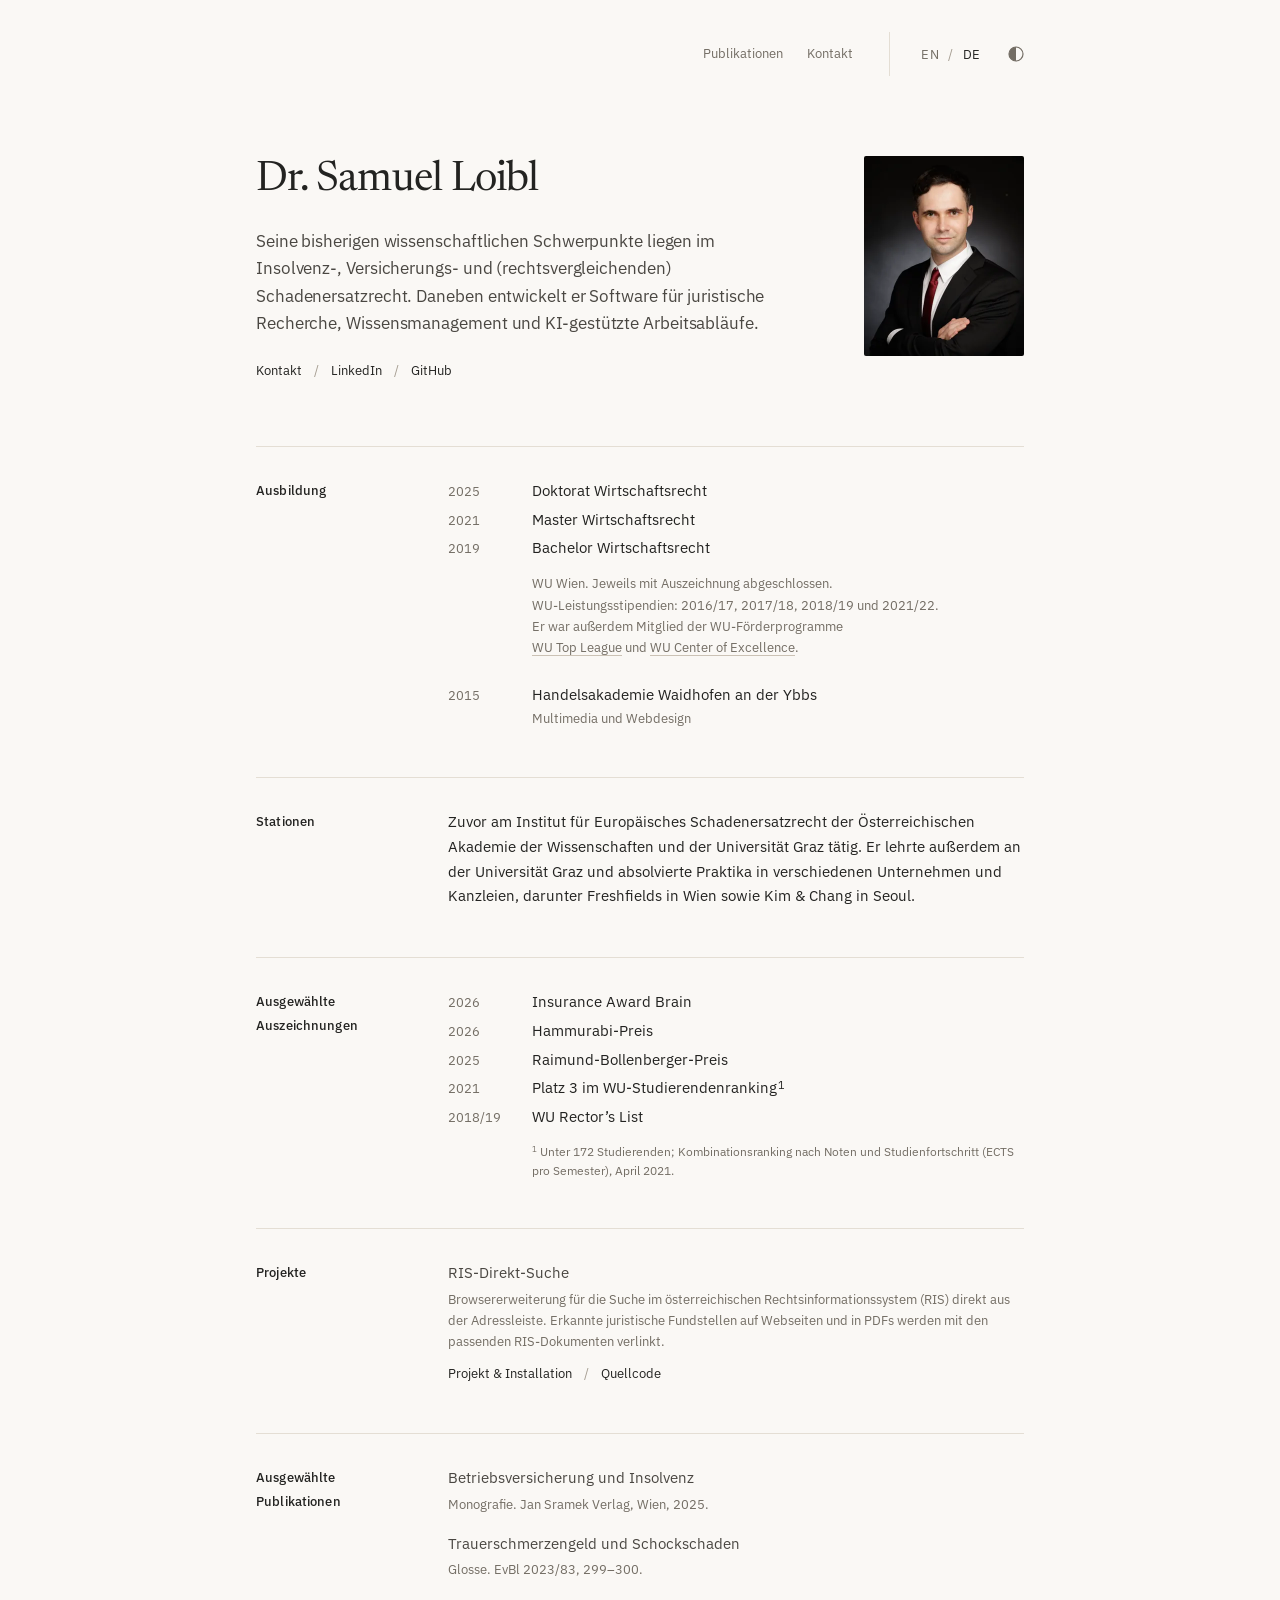
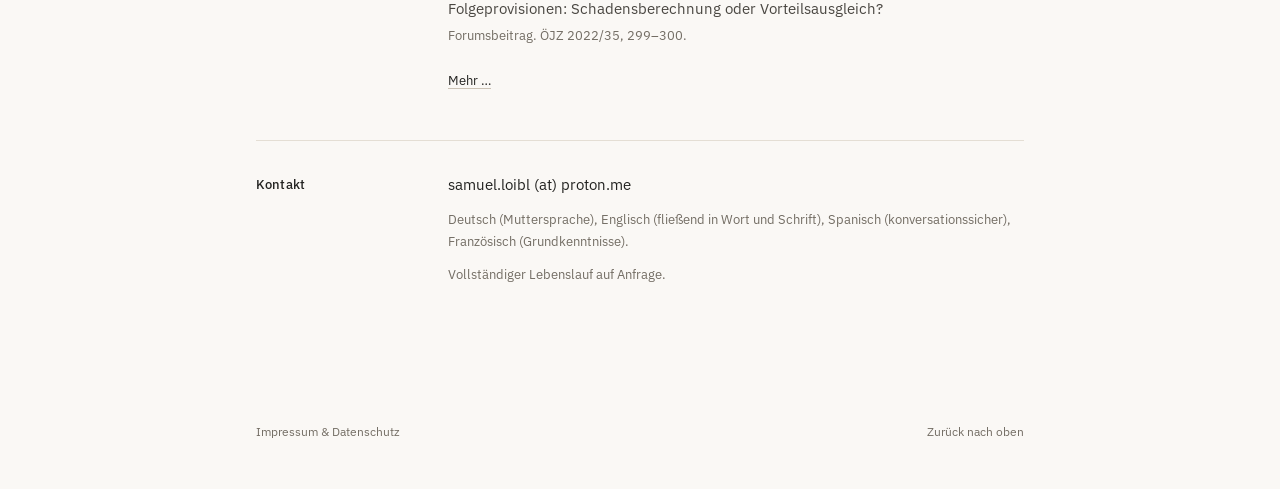
==== de/index.html @ 99f3029d "Publish bilingual personal website with mobile layout and WebMCP" ====
<!doctype html>
<html lang="de"><head><meta charset="utf-8"><meta name="viewport" content="width=device-width, initial-scale=1">
<meta http-equiv="Content-Security-Policy" content="default-src &#x27;self&#x27;; script-src &#x27;self&#x27; &#x27;sha256-1EBSZMq3tw6TobYhyd/L2dE8TTDBQzNN4M6pTHFcVWs=&#x27;; style-src &#x27;self&#x27;; img-src &#x27;self&#x27;; font-src &#x27;self&#x27;; connect-src &#x27;self&#x27;; object-src &#x27;none&#x27;; base-uri &#x27;none&#x27;; form-action &#x27;none&#x27;; frame-src &#x27;none&#x27;"><meta name="referrer" content="no-referrer">
<title>Dr. Samuel Loibl | Recht &amp; KI</title><meta name="description" content="Dr. Samuel Loibl – Recht, KI und eigene Softwareprojekte. Bisherige Forschung im Insolvenz-, Versicherungs- und (rechtsvergleichenden) Schadenersatzrecht."><meta name="author" content="Samuel Loibl"><meta name="theme-color" content="#faf8f5"><script>try{if(localStorage.getItem('theme')==='dark')document.documentElement.dataset.theme='dark'}catch(e){}</script><meta name="robots" content="index, follow, max-image-preview:large">
<link rel="canonical" href="https://samuelloibl.github.io/de/"><link rel="alternate" hreflang="en" href="https://samuelloibl.github.io/"><link rel="alternate" hreflang="de" href="https://samuelloibl.github.io/de/"><link rel="alternate" hreflang="x-default" href="https://samuelloibl.github.io/"><link rel="icon" href="/assets/monogram.svg" type="image/svg+xml"><link rel="preload" href="/assets/ibm-plex-sans-latin.woff2" as="font" type="font/woff2" crossorigin><link rel="preload" href="/assets/newsreader-latin.woff2" as="font" type="font/woff2" crossorigin><link rel="stylesheet" href="/styles.css">
<meta property="og:type" content="website"><meta property="og:title" content="Dr. Samuel Loibl | Recht &amp; KI"><meta property="og:description" content="Dr. Samuel Loibl – Recht, KI und eigene Softwareprojekte. Bisherige Forschung im Insolvenz-, Versicherungs- und (rechtsvergleichenden) Schadenersatzrecht."><meta property="og:url" content="https://samuelloibl.github.io/de/"><meta property="og:site_name" content="Samuel Loibl"><meta property="og:locale" content="de_AT"><meta property="og:image" content="https://samuelloibl.github.io/assets/social-card.png"><meta property="og:image:width" content="1200"><meta property="og:image:height" content="630"><meta property="og:image:alt" content="Dr. Samuel Loibl"><meta name="twitter:card" content="summary_large_image">
<script type="application/ld+json">{"@context": "https://schema.org", "@graph": [{"@type": "WebSite", "@id": "https://samuelloibl.github.io/#website", "name": "Samuel Loibl", "url": "https://samuelloibl.github.io/", "inLanguage": ["en", "de"]}, {"@type": "ProfilePage", "@id": "https://samuelloibl.github.io/de/#profile", "url": "https://samuelloibl.github.io/de/", "inLanguage": "de", "mainEntity": {"@type": "Person", "@id": "https://samuelloibl.github.io/#person", "name": "Samuel Loibl", "honorificPrefix": "Dr.", "url": "https://samuelloibl.github.io/", "description": "Dr. Samuel Loibl – Recht, KI und eigene Softwareprojekte. Bisherige Forschung im Insolvenz-, Versicherungs- und (rechtsvergleichenden) Schadenersatzrecht.", "image": "https://samuelloibl.github.io/assets/samuel-loibl-portrait.webp", "sameAs": ["https://www.linkedin.com/in/samuel-loibl-91526b163/", "https://github.com/infinitelearning1"], "alumniOf": {"@type": "CollegeOrUniversity", "name": "Wirtschaftsuniversität Wien"}}}]}</script><script type="module" src="/assets/site.js"></script></head><body><div class="site-shell"><a class="skip-link" href="#main">Zum Inhalt</a><header class="site-header"><nav aria-label="Hauptnavigation"><a href="/de/publikationen/">Publikationen</a><a href="/de/#kontakt">Kontakt</a><span class="language-switch" role="group" aria-label="Sprache"><a href="/" lang="en" hreflang="en">EN</a><span aria-hidden="true">/</span><a href="/de/" lang="de" hreflang="de" aria-current="true">DE</a></span><button class="theme-toggle" type="button" aria-pressed="false" aria-label="Dunkelmodus" title="Dunkelmodus" hidden><svg viewBox="0 0 16 16" aria-hidden="true"><circle cx="8" cy="8" r="7" fill="none" stroke="currentColor" stroke-width="1.2"/><path d="M8 1a7 7 0 0 0 0 14z" fill="currentColor"/></svg></button></nav></header><main id="main"><section class="intro" aria-labelledby="intro-title">
  <div class="intro-copy"><h1 id="intro-title">Dr.&nbsp;Samuel Loibl</h1><p class="lead">Seine bisherigen wissenschaftlichen Schwerpunkte liegen im Insolvenz-, Versicherungs- und (rechtsvergleichenden) Schadenersatzrecht. Daneben entwickelt er Software für juristische Recherche, Wissensmanagement und KI-gestützte Arbeitsabläufe.</p><div class="text-links"><a href="#kontakt">Kontakt</a><span aria-hidden="true">/</span><a href="https://www.linkedin.com/in/samuel-loibl-91526b163/">LinkedIn</a><span aria-hidden="true">/</span><a href="https://github.com/infinitelearning1">GitHub</a></div></div><figure class="portrait"><img src="/assets/samuel-loibl-portrait.webp" srcset="/assets/samuel-loibl-portrait-320.webp 320w, /assets/samuel-loibl-portrait.webp 480w" sizes="(max-width: 560px) 104px, 160px" alt="Samuel Loibl" width="480" height="600" decoding="async" fetchpriority="high"></figure>
</section>
<div class="register" id="profil">
<section class="row" aria-labelledby="education-title"><h2 class="row-label" id="education-title">Ausbildung</h2><div class="row-body"><dl class="timeline"><div><dt>Doktorat Wirtschaftsrecht</dt><dd><time datetime="2025">2025</time></dd></div><div><dt>Master Wirtschaftsrecht</dt><dd><time datetime="2021">2021</time></dd></div><div><dt>Bachelor Wirtschaftsrecht</dt><dd><time datetime="2019">2019</time></dd></div></dl><p class="row-note education-note">WU Wien. Jeweils mit Auszeichnung abgeschlossen.<br>WU-Leistungsstipendien: 2016/17, 2017/18, 2018/19 und 2021/22.<br>Er war außerdem Mitglied der WU-Förderprogramme <a href="https://www.wu.ac.at/studierende/mein-studium/bachelorguide/bachelorguide-fuer-deutschsprachige-programme/foerderprogramme/wu-top-league/admission">WU Top League</a> und <a href="https://www.wu.ac.at/coe">WU Center of Excellence</a>.</p><dl class="timeline timeline-earlier"><div><dt>Handelsakademie Waidhofen an der Ybbs<span class="timeline-detail">Multimedia und Webdesign</span></dt><dd><time datetime="2015">2015</time></dd></div></dl></div></section>
<section class="row" aria-labelledby="background-title"><h2 class="row-label" id="background-title">Stationen</h2><div class="row-body"><p>Zuvor am Institut für Europäisches Schadenersatzrecht der Österreichischen Akademie der Wissenschaften und der Universität Graz tätig. Er lehrte außerdem an der Universität Graz und absolvierte Praktika in verschiedenen Unternehmen und Kanzleien, darunter Freshfields in Wien sowie Kim &amp; Chang in Seoul.</p></div></section>
<section class="row" aria-labelledby="honours-title"><h2 class="row-label" id="honours-title">Ausgewählte Auszeichnungen</h2><div class="row-body"><dl class="timeline"><div><dt>Insurance Award Brain</dt><dd>2026</dd></div><div><dt>Hammurabi-Preis</dt><dd>2026</dd></div><div><dt>Raimund-Bollenberger-Preis</dt><dd>2025</dd></div><div><dt>Platz 3 im WU-Studierendenranking<sup>1</sup></dt><dd>2021</dd></div><div><dt>WU Rector’s List</dt><dd>2018/19</dd></div></dl><p class="row-note footnote"><sup>1</sup> Unter 172 Studierenden; Kombinationsranking nach Noten und Studienfortschritt (ECTS pro Semester), April 2021.</p></div></section>
<section class="row" id="projekte" aria-labelledby="projects-title"><h2 class="row-label" id="projects-title">Projekte</h2><div class="row-body"><article class="entry"><h3 class="entry-title"><a href="https://infinitelearning1.github.io/ris-direkt-suche/">RIS-Direkt-Suche</a></h3><p class="entry-description">Browsererweiterung für die Suche im österreichischen Rechtsinformationssystem (RIS) direkt aus der Adressleiste. Erkannte juristische Fundstellen auf Webseiten und in PDFs werden mit den passenden RIS-Dokumenten verlinkt.</p><div class="text-links"><a href="https://infinitelearning1.github.io/ris-direkt-suche/">Projekt &amp; Installation</a><span aria-hidden="true">/</span><a href="https://github.com/infinitelearning1/ris-direkt-suche">Quellcode</a></div></article></div></section>
<section class="row" id="publikationen" aria-labelledby="publications-title"><h2 class="row-label" id="publications-title">Ausgewählte Publikationen</h2><div class="row-body"><ul class="publication-list selected-publications"><li class="entry" data-record="P14"><h3 class="entry-title" lang="de"><a href="https://www.jan-sramek-verlag.at/buch/978-3-7097-0396-0/">Betriebsversicherung und Insolvenz</a></h3><p class="entry-meta">Monografie. Jan Sramek Verlag, Wien, 2025.</p></li><li class="entry" data-record="P06"><h3 class="entry-title" lang="de">Trauerschmerzengeld und Schockschaden</h3><p class="entry-meta">Glosse. EvBl 2023/83, 299–300.</p></li><li class="entry" data-record="P05"><h3 class="entry-title" lang="de">Folgeprovisionen: Schadensberechnung oder Vorteilsausgleich?</h3><p class="entry-meta">Forumsbeitrag. ÖJZ 2022/35, 299–300.</p></li></ul><div class="publication-links"><a class="publication-more" href="/de/publikationen/" aria-label="Weitere Publikationen und Fachvorträge">Mehr …</a></div></div></section>
<section class="row contact" id="kontakt" aria-labelledby="contact-title" data-nosnippet><h2 class="row-label" id="contact-title">Kontakt</h2><div class="row-body"><p class="email-text">samuel.loibl (at) proton.me</p><p class="row-note language-note">Deutsch (Muttersprache), Englisch (fließend in Wort und Schrift), Spanisch (konversationssicher), Französisch (Grundkenntnisse).</p><p class="row-note">Vollständiger Lebenslauf auf Anfrage.</p></div></section>
</div>
</main><footer class="site-footer"><a href="/de/rechtliches/">Impressum &amp; Datenschutz</a><a href="#main">Zurück nach oben</a></footer></div></body></html>
---- styles.css ----
/* Samuel Loibl — personal profile and long-form reading system.
   One type scale, one 4px spacing grid, one register: label column + text column. */
@font-face {
  font-family: 'IBM Plex Sans';
  font-style: normal;
  font-weight: 100 700;
  font-stretch: 100%;
  font-display: swap;
  src: url('/assets/ibm-plex-sans-latin-ext.woff2') format('woff2');
  unicode-range: U+0100-02BA, U+02BD-02C5, U+02C7-02CC, U+02CE-02D7, U+02DD-02FF, U+0304, U+0308, U+0329, U+1D00-1DBF, U+1E00-1E9F, U+1EF2-1EFF, U+2020, U+20A0-20AB, U+20AD-20C4, U+2113, U+2C60-2C7F, U+A720-A7FF;
}
@font-face {
  font-family: 'IBM Plex Sans';
  font-style: normal;
  font-weight: 100 700;
  font-stretch: 100%;
  font-display: swap;
  src: url('/assets/ibm-plex-sans-latin.woff2') format('woff2');
  unicode-range: U+0000-00FF, U+0131, U+0152-0153, U+02BB-02BC, U+02C6, U+02DA, U+02DC, U+0304, U+0308, U+0329, U+2000-206F, U+20AC, U+2122, U+2191, U+2193, U+2212, U+2215, U+FEFF, U+FFFD;
}
@font-face {
  font-family: 'Newsreader';
  font-style: normal;
  font-weight: 200 800;
  font-display: swap;
  src: url('/assets/newsreader-latin-ext.woff2') format('woff2');
  unicode-range: U+0100-02BA, U+02BD-02C5, U+02C7-02CC, U+02CE-02D7, U+02DD-02FF, U+0304, U+0308, U+0329, U+1D00-1DBF, U+1E00-1E9F, U+1EF2-1EFF, U+2020, U+20A0-20AB, U+20AD-20C4, U+2113, U+2C60-2C7F, U+A720-A7FF;
}
@font-face {
  font-family: 'Newsreader';
  font-style: normal;
  font-weight: 200 800;
  font-display: swap;
  src: url('/assets/newsreader-latin.woff2') format('woff2');
  unicode-range: U+0000-00FF, U+0131, U+0152-0153, U+02BB-02BC, U+02C6, U+02DA, U+02DC, U+0304, U+0308, U+0329, U+2000-206F, U+20AC, U+2122, U+2191, U+2193, U+2212, U+2215, U+FEFF, U+FFFD;
}

:root {
  color-scheme: light;

  /* Colour: paper, ink, blue for interaction only */
  --paper: #faf8f5;
  --surface: #f1ede6;
  --ink: #232321;
  --ink-soft: #4a4742;
  --muted: #736d64;
  --faint: #a59d91;
  --line: #e4ded4;
  --underline: #cbc2b5;
  --blue: #3a5a8a;
  --selection: #e2e8f1;
  --selection-ink: #1f365c;

  /* Type */
  --serif: 'Newsreader', Georgia, 'Times New Roman', serif;
  --sans: 'IBM Plex Sans', 'Segoe UI', system-ui, sans-serif;
  --text-xs: 0.75rem;     /* 12px  notes, footnotes */
  --text-sm: 0.8125rem;   /* 13px  labels, nav, meta */
  --text-base: 0.9375rem; /* 15px  body */
  --text-md: 0.9375rem;   /* 15px  entry titles */
  --text-lg: 1.0625rem;   /* 17px  lead */
  --text-xl: 2.625rem;    /* 42px  name */
  --text-2xl: 3rem;       /* 48px  page titles */
  --leading: 1.65;
  --leading-tight: 1.15;

  /* Space: 4px grid */
  --s-1: 0.25rem;
  --s-2: 0.5rem;
  --s-3: 0.75rem;
  --s-4: 1rem;
  --s-5: 1.5rem;
  --s-6: 2rem;
  --s-7: 3rem;
  --s-8: 4rem;
  --s-9: 6rem;

  /* Layout */
  --label: 10rem;
  --gap: 2rem;
  --measure: 36rem;
  --shell: calc(var(--label) + var(--gap) + var(--measure));
  --gutter: 3rem;

  --ease: 160ms ease;

  background: var(--paper);
  color: var(--ink);
  font-family: var(--sans);
  font-size: 100%;
  font-optical-sizing: auto;
  font-kerning: normal;
  text-rendering: optimizeLegibility;
  -webkit-font-smoothing: antialiased;
  -moz-osx-font-smoothing: grayscale;
  -webkit-text-size-adjust: 100%;
  text-size-adjust: 100%;
}

/* Light is the default; dark only on explicit choice (see assets/site.js). */
:root[data-theme='dark'] {
  color-scheme: dark;
  --paper: #1c1b19;
  --surface: #262421;
  --ink: #e9e5de;
  --ink-soft: #cbc6bd;
  --muted: #9b958b;
  --faint: #6f6a62;
  --line: #34312d;
  --underline: #57534c;
  --blue: #9db5dc;
  --selection: #2f3d52;
  --selection-ink: #e9eef7;
}

/* Fallback cross-fade for browsers without the View Transitions API */
:root.theme-fading,
:root.theme-fading *,
:root.theme-fading *::before,
:root.theme-fading *::after {
  transition: background-color 260ms ease, color 260ms ease, border-color 260ms ease, text-decoration-color 260ms ease !important;
}
::view-transition-old(root),
::view-transition-new(root) { animation-duration: 260ms; animation-timing-function: cubic-bezier(.4, 0, .2, 1); }

/* Theme switch: a small half-filled disc */
.theme-toggle {
  display: inline-grid;
  place-items: center;
  width: 2.75rem;
  height: 2.75rem;
  margin: 0 -0.875rem 0 -1.125rem;
  padding: 0;
  border: 0;
  background: none;
  color: var(--muted);
  cursor: pointer;
  align-self: center;
  transition: color var(--ease);
}
.theme-toggle:hover { color: var(--blue); }
/* Reserve the control's space while the small module loads. */
.theme-toggle[hidden] { display: inline-grid !important; visibility: hidden; }
.theme-toggle:focus-visible { outline: 2px solid var(--blue); outline-offset: -6px; border-radius: 50%; }
.theme-toggle svg { width: 1rem; height: 1rem; transition: transform 260ms cubic-bezier(.4, 0, .2, 1); }
:root[data-theme='dark'] .theme-toggle svg { transform: rotate(180deg); }

/* Base */
* { box-sizing: border-box; }
html { scroll-behavior: smooth; scroll-padding-top: var(--s-6); }
body {
  margin: 0;
  min-height: 100vh;
  background: var(--paper);
  font-size: var(--text-base);
  line-height: var(--leading);
}
h1, h2, h3, p, figure, dl, dd { margin: 0; }
h1, h2, h3 { font-weight: 450; text-wrap: balance; }
p { text-wrap: pretty; }
sup { font-size: 0.7em; line-height: 0; vertical-align: 0.4em; margin-left: 0.05em; }
input, select, button { font: inherit; }
[hidden] { display: none !important; }
::selection { color: var(--selection-ink); background: var(--selection); }

a {
  color: inherit;
  text-decoration-line: underline;
  text-decoration-color: var(--underline);
  text-decoration-thickness: 1px;
  text-underline-offset: 0.22em;
  transition: color var(--ease), text-decoration-color var(--ease);
}
a:hover { color: var(--blue); text-decoration-color: currentColor; }
a:focus-visible, input:focus-visible, select:focus-visible, summary:focus-visible {
  outline: 2px solid var(--blue);
  outline-offset: 4px;
  border-radius: 1px;
}
.arrow {
  display: inline-block;
  margin-left: 0.3em;
  font-family: var(--sans);
  font-weight: 400;
  transition: transform var(--ease);
}
a:hover .arrow { transform: translateX(2px); }

.muted { color: var(--muted); }
.keep-together { white-space: nowrap; hyphens: none; }
.small { font-size: var(--text-xs); line-height: 1.6; }
.visually-hidden { position: absolute; width: 1px; height: 1px; overflow: hidden; clip: rect(0, 0, 0, 0); white-space: nowrap; }
.skip-link { position: absolute; top: -100px; left: var(--s-5); z-index: 2; padding: var(--s-2) var(--s-3); background: var(--paper); font-size: var(--text-sm); }
.skip-link:focus { top: var(--s-3); }

/* Shell, header, footer */
.site-shell {
  max-width: calc(var(--shell) + 2 * var(--gutter));
  min-height: 100vh;
  margin: 0 auto;
  padding: 0 var(--gutter);
  display: flex;
  flex-direction: column;
}
main { flex: 1; }
.site-header {
  display: flex;
  align-items: baseline;
  justify-content: space-between;
  gap: var(--s-5);
  padding-block: var(--s-6) var(--s-4);
}
.wordmark {
  font: 450 1.0625rem/1 var(--serif);
  letter-spacing: -0.005em;
  text-decoration: none;
  white-space: nowrap;
}
.site-header nav {
  display: flex;
  flex-wrap: wrap;
  align-items: center;
  justify-content: flex-end;
  column-gap: var(--s-5);
  margin-left: auto;
  font-size: var(--text-sm);
  line-height: 2.75rem;
}
.site-header nav a { color: var(--muted); text-decoration: none; }
.site-header nav a:hover { color: var(--blue); }
.site-header nav a[aria-current='page'] { color: var(--ink); text-decoration: underline; text-decoration-color: var(--underline); }
.language-switch { display: inline-flex; align-items: center; gap: 0; margin-left: var(--s-3); padding-left: var(--s-5); border-left: 1px solid var(--line); line-height: 1; letter-spacing: 0.04em; }
.language-switch a { display: inline-flex; align-items: center; justify-content: center; min-width: 2rem; min-height: 2.75rem; }
.language-switch > span { padding-inline: 0.125rem; }
.site-header .language-switch a[aria-current='true'] { color: var(--ink); }
.language-switch > span { color: var(--faint); }

.site-footer {
  display: flex;
  flex-wrap: wrap;
  justify-content: space-between;
  gap: var(--s-5);
  margin-top: var(--s-8);
  padding-block: var(--s-5) var(--s-7);
  font-size: var(--text-xs);
  color: var(--muted);
}
.site-footer a { text-decoration: none; }

/* Shared text pieces */
.lead {
  max-width: 34rem;
  font: 400 var(--text-lg)/1.6 var(--sans);
  letter-spacing: -0.005em;
  color: var(--ink-soft);
}
.text-links {
  display: flex;
  flex-wrap: wrap;
  align-items: baseline;
  column-gap: var(--s-3);
  margin-top: var(--s-4);
  font: 400 var(--text-sm)/1.6 var(--sans);
}
.text-links a { text-decoration: none; }
.text-links a:hover { text-decoration: underline; }
.text-links > span[aria-hidden] { color: var(--faint); }
.eyebrow { font-size: var(--text-sm); color: var(--muted); letter-spacing: 0.02em; margin-bottom: var(--s-3); }
.quiet-link, .back-link { font-size: var(--text-sm); text-decoration: none; color: var(--muted); }

/* Home: intro */
.intro {
  display: grid;
  grid-template-columns: minmax(0, 1fr) auto;
  gap: var(--s-6);
  align-items: start;
  padding-block: var(--s-8) var(--s-8);
}
.intro h1 {
  font: 400 var(--text-xl)/var(--leading-tight) var(--serif);
  letter-spacing: -0.022em;
  margin-bottom: var(--s-5);
}
.intro .text-links { margin-top: var(--s-5); }
.portrait {
  width: 10rem;
  aspect-ratio: 4 / 5;
  overflow: hidden;
  border-radius: 2px;
}
.portrait img {
  display: block;
  width: 100%;
  height: 100%;
  object-fit: cover;
  object-position: center;
}
.portrait-placeholder {
  aspect-ratio: 4 / 5;
  display: flex;
  align-items: center;
  justify-content: center;
  background: var(--surface);
  color: var(--faint);
  font: italic 400 var(--text-sm) var(--serif);
}
.portrait figcaption { margin-top: var(--s-2); font-size: var(--text-xs); color: var(--muted); text-align: right; }

/* Register: label column + text column */
.row {
  display: grid;
  grid-template-columns: var(--label) minmax(0, var(--measure));
  column-gap: var(--gap);
  padding-block: var(--s-6) var(--s-7);
  border-top: 1px solid var(--line);
}
.row-label {
  grid-column: 1;
  font: 500 var(--text-sm)/1.5rem var(--sans);
  letter-spacing: 0.01em;
  color: var(--ink);
}
.row-count { display: block; font-weight: 400; color: var(--faint); font-variant-numeric: tabular-nums; }
.row-body { grid-column: 2; min-width: 0; }
.row-body > p + p { margin-top: var(--s-3); }
.row-note { margin-top: var(--s-3); font-size: var(--text-sm); color: var(--muted); }
.footnote { font-size: var(--text-xs); line-height: 1.6; }
.row-end { border-top: 0; padding-top: 0; }
.language-note { font-size: var(--text-sm); color: var(--muted); }

/* Timeline: year column + text, aligned identically everywhere */
.timeline > div {
  display: grid;
  grid-template-columns: 4.25rem minmax(0, 1fr);
  column-gap: var(--s-4);
  align-items: baseline;
}
.timeline > div + div { margin-top: var(--s-1); }
.timeline dt { grid-column: 2; grid-row: 1; font-weight: 400; }
.timeline dd {
  grid-column: 1;
  grid-row: 1;
  font-size: var(--text-sm);
  color: var(--muted);
  font-variant-numeric: tabular-nums lining-nums;
  white-space: nowrap;
}
.timeline dt a { text-decoration-color: var(--underline); }
.timeline-detail { display: block; font-size: var(--text-sm); color: var(--muted); }

.timeline + .row-note { padding-left: calc(4.25rem + var(--s-4)); }
.education-note a { white-space: nowrap; }
.timeline-earlier { margin-top: var(--s-5); }

/* Entries: projects, publications, notes */
.entry + .entry { margin-top: var(--s-5); }
.entry-title {
  font: 400 var(--text-base)/var(--leading) var(--sans);
  letter-spacing: normal;
  color: var(--ink-soft);
}
.entry-title a { text-decoration: none; }
.entry-title a:hover { text-decoration: underline; text-decoration-color: currentColor; }
.publication-files {
  display: inline-flex;
  gap: 0.375rem;
  margin-inline-start: 0.5rem;
  vertical-align: middle;
  transform: translateY(-0.1em);
  white-space: nowrap;
  hyphens: none;
}
.publication-files .publication-file {
  display: inline-flex;
  align-items: center;
  min-height: 1.5rem;
  padding: 0.125rem 0.375rem;
  border: 1px solid var(--underline);
  border-radius: 0.1875rem;
  font: 400 0.6875rem/1.2 var(--sans);
  color: var(--ink-soft);
  text-decoration: none;
  transition: color var(--ease), border-color var(--ease), background-color var(--ease);
}
.publication-files .publication-file:hover {
  color: var(--blue);
  border-color: currentColor;
  text-decoration: none;
  background-color: var(--selection);
}
.entry-title + p { margin-top: var(--s-1); }
.entry-meta, .entry-description { font-size: var(--text-sm); line-height: 1.6; color: var(--muted); overflow-wrap: break-word; }
.entry-meta a { text-decoration-color: var(--underline); }
.entry .text-links { margin-top: var(--s-3); }
.publication-links {
  display: flex;
  flex-wrap: wrap;
  align-items: baseline;
  gap: var(--s-2) var(--s-5);
  margin-top: var(--s-3);
  font: 400 var(--text-sm)/1.6 var(--sans);
}
.publication-more { white-space: nowrap; }
.selected-publications .entry + .entry { margin-top: var(--s-4); }
.selected-publications + .publication-links { margin-top: var(--s-5); }
.email-text { font-variant-numeric: tabular-nums; }

/* Subpages */
.page-intro { max-width: calc(var(--label) + var(--gap) + var(--measure)); padding-block: var(--s-8) var(--s-7); }
.page-intro h1 {
  font: 400 var(--text-2xl)/1.1 var(--serif);
  letter-spacing: -0.025em;
  margin-bottom: var(--s-4);
}
.page-intro .text-links { margin-top: var(--s-5); }
.page-intro .back-link { display: inline-block; margin-top: var(--s-5); }

.publication-list { margin: 0; padding: 0; list-style: none; }
.publication-item { scroll-margin-top: var(--s-6); }
.publication-item:target .entry-title { color: var(--blue); }
.publication-group .row-label { position: sticky; top: var(--s-5); align-self: start; }
.source-note { max-width: 32rem; font-size: var(--text-xs); line-height: 1.6; color: var(--muted); }

.note-preview-link { display: block; text-decoration: none; }
.note-preview-link:hover .entry-title { color: var(--blue); }
.draft-label { font-size: var(--text-xs); color: var(--muted); }

/* Article (local preview) */
.article-intro { max-width: none; }
.article-intro > .back-link { display: inline-block; margin-bottom: var(--s-6); }
.article-intro h1 { font-size: 3.25rem; max-width: 40rem; }
.draft-notice {
  max-width: var(--measure);
  margin-top: var(--s-5);
  padding-left: var(--s-4);
  border-left: 2px solid var(--line);
  font-size: var(--text-sm);
  color: var(--muted);
}
.article-layout {
  display: grid;
  grid-template-columns: var(--label) minmax(0, var(--measure));
  column-gap: var(--gap);
  align-items: start;
  padding-top: var(--s-6);
  border-top: 1px solid var(--line);
}
.article-toc { position: sticky; top: var(--s-6); }
.article-toc summary { list-style: none; margin-bottom: var(--s-4); font: 500 var(--text-sm)/1.5rem var(--sans); cursor: pointer; }
.article-toc summary::-webkit-details-marker { display: none; }
.article-toc ol { margin: 0; padding: 0; list-style: none; }
.article-toc li + li { margin-top: var(--s-1); }
.article-toc a {
  display: block;
  padding: var(--s-1) 0 var(--s-1) var(--s-3);
  border-left: 1px solid var(--line);
  font-size: var(--text-xs);
  line-height: 1.5;
  color: var(--muted);
  text-decoration: none;
}
.article-toc a:hover, .article-toc a.is-active { color: var(--blue); border-color: var(--blue); }
.article-toc .toc-level-3 a { padding-left: var(--s-5); }

.prose {
  font: 400 1.25rem/1.7 var(--serif);
  font-variant-numeric: oldstyle-nums proportional-nums;
  hanging-punctuation: first;
  overflow-wrap: break-word;
}
.prose p { margin-bottom: 1.7rem; }
.prose h2 { font: 450 1.75rem/1.25 var(--serif); letter-spacing: -0.015em; margin: var(--s-7) 0 var(--s-4); scroll-margin-top: var(--s-6); }
.prose h3 { font: 450 1.375rem/1.35 var(--serif); margin: var(--s-6) 0 var(--s-3); scroll-margin-top: var(--s-6); }
.prose hr { border: 0; border-top: 1px solid var(--line); margin: var(--s-7) 0; }
.prose blockquote { margin: var(--s-6) 0; padding-left: var(--s-5); border-left: 2px solid var(--blue); color: var(--ink-soft); font-style: italic; }
.prose li { margin-bottom: var(--s-2); }
.prose .footnote-ref { margin-left: 2px; font: 0.625rem var(--sans); vertical-align: super; }
.prose .footnotes-section { margin-top: var(--s-7); padding-top: var(--s-3); border-top: 1px solid var(--line); font: var(--text-sm)/1.6 var(--sans); color: var(--ink-soft); }

/* Styleguide compatibility */
.degree-list > div { display: grid; grid-template-columns: 4.25rem minmax(0, 1fr); column-gap: var(--s-4); }
.degree-list dt { grid-column: 2; grid-row: 1; font-weight: 400; }
.degree-list dd { grid-column: 1; grid-row: 1; color: var(--muted); font-variant-numeric: tabular-nums; }
.degree-note { margin-top: var(--s-3); font-size: var(--text-xs); color: var(--muted); }

/* Tablet and phone: the register collapses into one column */
@media (max-width: 760px) {
  :root { --gutter: 1.5rem; }
  .intro { padding-block: var(--s-7); }
  .row, .article-layout { grid-template-columns: minmax(0, 1fr); }
  .row-label { margin-bottom: var(--s-3); }
  .row-count { display: inline; margin-left: var(--s-2); }
  .row-body { grid-column: 1; }
  .publication-group .row-label { position: static; }
  .row { padding-block: var(--s-5) var(--s-6); }
  .page-intro { padding-block: var(--s-7) var(--s-6); }
  .article-toc { position: static; margin-bottom: var(--s-5); padding-bottom: var(--s-4); border-bottom: 1px solid var(--line); }
  .article-toc summary { list-style: revert; margin-bottom: var(--s-3); }
  .article-toc details:not([open]) summary { margin-bottom: 0; }
  .article-layout { border-top: 0; padding-top: 0; }
}
@media (max-width: 560px) {
  :root { --gutter: 1.25rem; --text-xl: 2.125rem; --text-2xl: 2.375rem; }
  .timeline + .education-note { padding-left: 0; }
  .site-header { padding-block: var(--s-4) var(--s-2); }
  .site-header.has-wordmark { flex-wrap: wrap; row-gap: 0; }
  .site-header.has-wordmark nav { flex-basis: 100%; margin-left: 0; justify-content: flex-start; }
  .site-header nav { align-items: center; column-gap: var(--s-3); }
  .language-switch { align-items: center; gap: 0; margin-left: 0; padding-left: var(--s-2); }
  .theme-toggle { flex: 0 0 2.75rem; margin-inline: 0 -0.5rem; }
  .intro { grid-template-columns: minmax(0, 1fr); gap: var(--s-5); padding-block: var(--s-5) var(--s-6); }
  .portrait { order: -1; width: 6.5rem; }
  .portrait figcaption { display: none; }
  .intro h1 { margin-bottom: var(--s-4); }
  .intro .text-links { margin-top: var(--s-4); }
  .text-links a, .publication-more, .site-footer a { display: inline-flex; align-items: center; min-height: 2rem; padding-block: 0.375rem; }
  .timeline + .row-note.footnote { padding-left: 0; }
  .page-intro { padding-block: var(--s-6) var(--s-5); }
  .row-body, .lead, .entry-title, .prose { hyphens: auto; -webkit-hyphens: auto; }
  .lead:lang(en) { hyphens: none; -webkit-hyphens: none; }
  .article-intro h1 { font-size: 2.375rem; }
  .prose { font-size: 1.125rem; }
  .prose h2 { font-size: 1.5rem; }
  .site-footer { margin-top: var(--s-7); column-gap: var(--s-4); row-gap: var(--s-2); padding-bottom: calc(var(--s-6) + env(safe-area-inset-bottom, 0px)); }
}
@media (max-width: 400px) {
  .timeline > div { grid-template-columns: 3rem minmax(0, 1fr); column-gap: var(--s-2); }
  .timeline + .row-note:not(.education-note):not(.footnote) { padding-left: calc(3rem + var(--s-2)); }
  .site-header nav { column-gap: var(--s-2); }
  .language-switch { padding-left: var(--s-1); }
}
/* One short entrance, without scroll effects or a hidden-content dependency. */
@keyframes quiet-arrival {
  from { opacity: 0.7; transform: translateY(5px); }
  to { opacity: 1; transform: none; }
}
@media screen and (prefers-reduced-motion: no-preference) {
  .intro-copy, .portrait, .page-intro {
    animation: quiet-arrival 360ms cubic-bezier(.2, .65, .3, 1) backwards;
  }
  .portrait { animation-delay: 60ms; }
}
@media (prefers-reduced-motion: reduce) {
  html { scroll-behavior: auto; }
  *, *::before, *::after { transition: none !important; animation: none !important; }
  ::view-transition-old(root), ::view-transition-new(root) { animation: none !important; }
}
@media print {
  .site-header nav, .skip-link, .site-footer a, .portrait { display: none; }
  .site-shell { max-width: none; padding: 0; }
  a { text-decoration: none; }
}
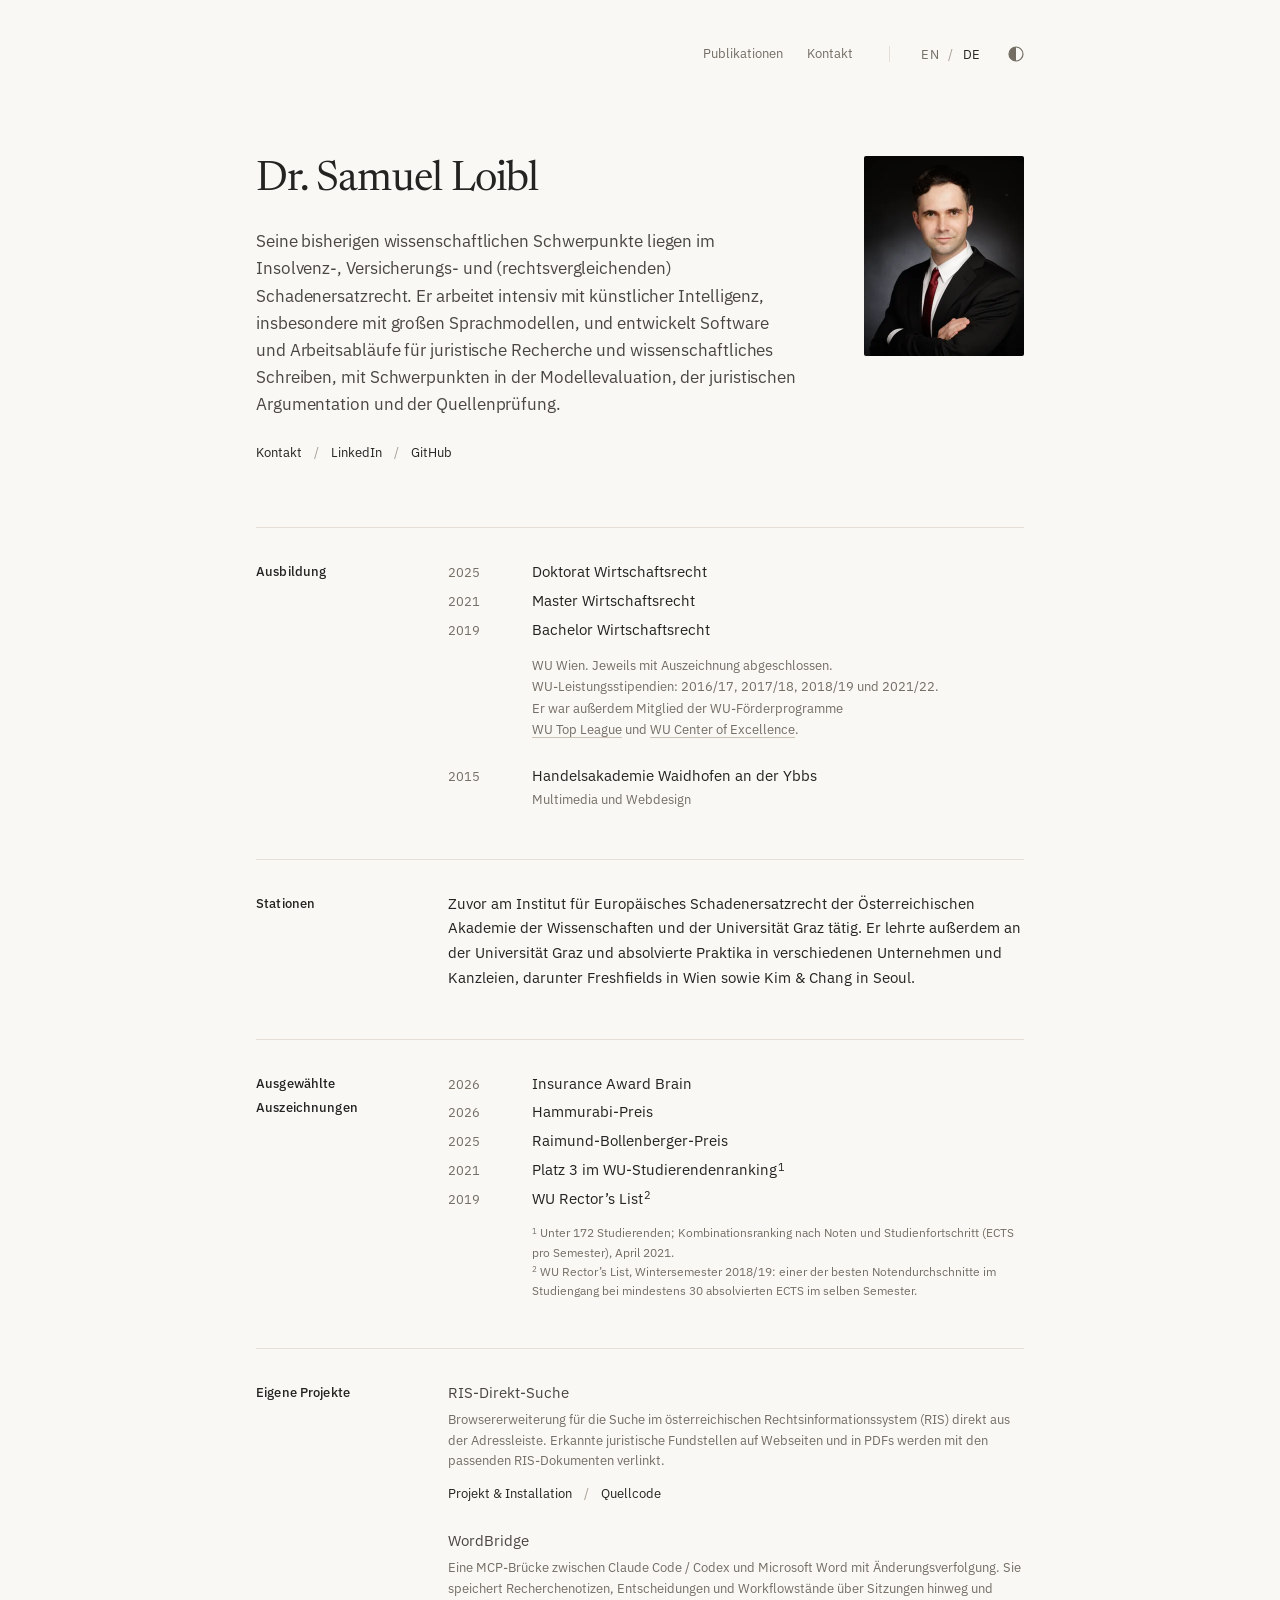
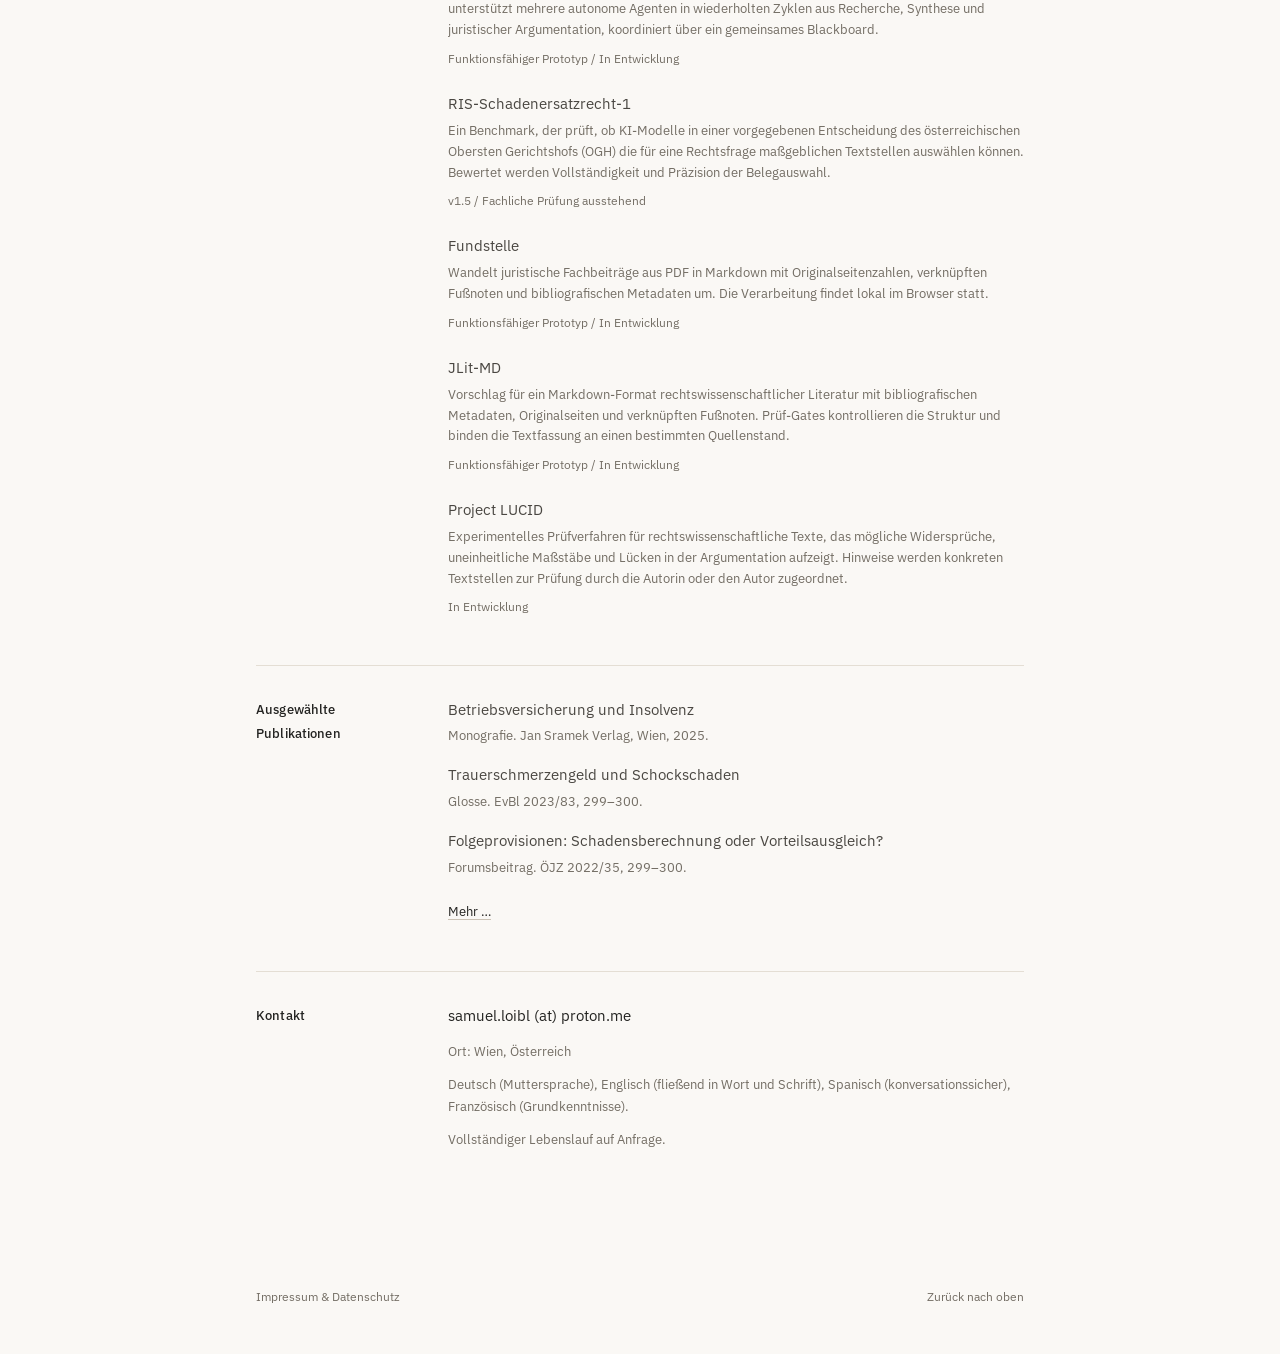
==== commit e55db4bc: "Update bilingual profile, personal projects and honours" ====
--- a/de/index.html
+++ b/de/index.html
@@ -2,17 +2,17 @@
 <html lang="de"><head><meta charset="utf-8"><meta name="viewport" content="width=device-width, initial-scale=1">
 <meta http-equiv="Content-Security-Policy" content="default-src &#x27;self&#x27;; script-src &#x27;self&#x27; &#x27;sha256-1EBSZMq3tw6TobYhyd/L2dE8TTDBQzNN4M6pTHFcVWs=&#x27;; style-src &#x27;self&#x27;; img-src &#x27;self&#x27;; font-src &#x27;self&#x27;; connect-src &#x27;self&#x27;; object-src &#x27;none&#x27;; base-uri &#x27;none&#x27;; form-action &#x27;none&#x27;; frame-src &#x27;none&#x27;"><meta name="referrer" content="no-referrer">
 <title>Dr. Samuel Loibl | Recht &amp; KI</title><meta name="description" content="Dr. Samuel Loibl – Recht, KI und eigene Softwareprojekte. Bisherige Forschung im Insolvenz-, Versicherungs- und (rechtsvergleichenden) Schadenersatzrecht."><meta name="author" content="Samuel Loibl"><meta name="theme-color" content="#faf8f5"><script>try{if(localStorage.getItem('theme')==='dark')document.documentElement.dataset.theme='dark'}catch(e){}</script><meta name="robots" content="index, follow, max-image-preview:large">
-<link rel="canonical" href="https://samuelloibl.github.io/de/"><link rel="alternate" hreflang="en" href="https://samuelloibl.github.io/"><link rel="alternate" hreflang="de" href="https://samuelloibl.github.io/de/"><link rel="alternate" hreflang="x-default" href="https://samuelloibl.github.io/"><link rel="icon" href="/assets/monogram.svg" type="image/svg+xml"><link rel="preload" href="/assets/ibm-plex-sans-latin.woff2" as="font" type="font/woff2" crossorigin><link rel="preload" href="/assets/newsreader-latin.woff2" as="font" type="font/woff2" crossorigin><link rel="stylesheet" href="/styles.css">
+<link rel="canonical" href="https://samuelloibl.github.io/de/"><link rel="alternate" hreflang="en" href="https://samuelloibl.github.io/"><link rel="alternate" hreflang="de" href="https://samuelloibl.github.io/de/"><link rel="alternate" hreflang="x-default" href="https://samuelloibl.github.io/"><link rel="icon" href="/assets/monogram.svg" type="image/svg+xml"><link rel="preload" href="/assets/ibm-plex-sans-latin.woff2" as="font" type="font/woff2" crossorigin><link rel="preload" href="/assets/newsreader-latin.woff2" as="font" type="font/woff2" crossorigin><link rel="stylesheet" href="/styles.css?v=317d11c8c264">
 <meta property="og:type" content="website"><meta property="og:title" content="Dr. Samuel Loibl | Recht &amp; KI"><meta property="og:description" content="Dr. Samuel Loibl – Recht, KI und eigene Softwareprojekte. Bisherige Forschung im Insolvenz-, Versicherungs- und (rechtsvergleichenden) Schadenersatzrecht."><meta property="og:url" content="https://samuelloibl.github.io/de/"><meta property="og:site_name" content="Samuel Loibl"><meta property="og:locale" content="de_AT"><meta property="og:image" content="https://samuelloibl.github.io/assets/social-card.png"><meta property="og:image:width" content="1200"><meta property="og:image:height" content="630"><meta property="og:image:alt" content="Dr. Samuel Loibl"><meta name="twitter:card" content="summary_large_image">
-<script type="application/ld+json">{"@context": "https://schema.org", "@graph": [{"@type": "WebSite", "@id": "https://samuelloibl.github.io/#website", "name": "Samuel Loibl", "url": "https://samuelloibl.github.io/", "inLanguage": ["en", "de"]}, {"@type": "ProfilePage", "@id": "https://samuelloibl.github.io/de/#profile", "url": "https://samuelloibl.github.io/de/", "inLanguage": "de", "mainEntity": {"@type": "Person", "@id": "https://samuelloibl.github.io/#person", "name": "Samuel Loibl", "honorificPrefix": "Dr.", "url": "https://samuelloibl.github.io/", "description": "Dr. Samuel Loibl – Recht, KI und eigene Softwareprojekte. Bisherige Forschung im Insolvenz-, Versicherungs- und (rechtsvergleichenden) Schadenersatzrecht.", "image": "https://samuelloibl.github.io/assets/samuel-loibl-portrait.webp", "sameAs": ["https://www.linkedin.com/in/samuel-loibl-91526b163/", "https://github.com/infinitelearning1"], "alumniOf": {"@type": "CollegeOrUniversity", "name": "Wirtschaftsuniversität Wien"}}}]}</script><script type="module" src="/assets/site.js"></script></head><body><div class="site-shell"><a class="skip-link" href="#main">Zum Inhalt</a><header class="site-header"><nav aria-label="Hauptnavigation"><a href="/de/publikationen/">Publikationen</a><a href="/de/#kontakt">Kontakt</a><span class="language-switch" role="group" aria-label="Sprache"><a href="/" lang="en" hreflang="en">EN</a><span aria-hidden="true">/</span><a href="/de/" lang="de" hreflang="de" aria-current="true">DE</a></span><button class="theme-toggle" type="button" aria-pressed="false" aria-label="Dunkelmodus" title="Dunkelmodus" hidden><svg viewBox="0 0 16 16" aria-hidden="true"><circle cx="8" cy="8" r="7" fill="none" stroke="currentColor" stroke-width="1.2"/><path d="M8 1a7 7 0 0 0 0 14z" fill="currentColor"/></svg></button></nav></header><main id="main"><section class="intro" aria-labelledby="intro-title">
-  <div class="intro-copy"><h1 id="intro-title">Dr.&nbsp;Samuel Loibl</h1><p class="lead">Seine bisherigen wissenschaftlichen Schwerpunkte liegen im Insolvenz-, Versicherungs- und (rechtsvergleichenden) Schadenersatzrecht. Daneben entwickelt er Software für juristische Recherche, Wissensmanagement und KI-gestützte Arbeitsabläufe.</p><div class="text-links"><a href="#kontakt">Kontakt</a><span aria-hidden="true">/</span><a href="https://www.linkedin.com/in/samuel-loibl-91526b163/">LinkedIn</a><span aria-hidden="true">/</span><a href="https://github.com/infinitelearning1">GitHub</a></div></div><figure class="portrait"><img src="/assets/samuel-loibl-portrait.webp" srcset="/assets/samuel-loibl-portrait-320.webp 320w, /assets/samuel-loibl-portrait.webp 480w" sizes="(max-width: 560px) 104px, 160px" alt="Samuel Loibl" width="480" height="600" decoding="async" fetchpriority="high"></figure>
+<script type="application/ld+json">{"@context": "https://schema.org", "@graph": [{"@type": "WebSite", "@id": "https://samuelloibl.github.io/#website", "name": "Samuel Loibl", "url": "https://samuelloibl.github.io/", "inLanguage": ["en", "de"]}, {"@type": "ProfilePage", "@id": "https://samuelloibl.github.io/de/#profile", "url": "https://samuelloibl.github.io/de/", "inLanguage": "de", "mainEntity": {"@type": "Person", "@id": "https://samuelloibl.github.io/#person", "name": "Samuel Loibl", "honorificPrefix": "Dr.", "url": "https://samuelloibl.github.io/", "description": "Dr. Samuel Loibl – Recht, KI und eigene Softwareprojekte. Bisherige Forschung im Insolvenz-, Versicherungs- und (rechtsvergleichenden) Schadenersatzrecht.", "image": "https://samuelloibl.github.io/assets/samuel-loibl-portrait.webp", "sameAs": ["https://www.linkedin.com/in/samuel-loibl-91526b163/", "https://github.com/infinitelearning1"], "alumniOf": {"@type": "CollegeOrUniversity", "name": "Wirtschaftsuniversität Wien"}}}]}</script><script type="module" src="/assets/site.js?v=b00cd8faa18a"></script></head><body><div class="site-shell"><a class="skip-link" href="#main">Zum Inhalt</a><header class="site-header"><nav aria-label="Hauptnavigation"><a href="/de/publikationen/">Publikationen</a><a href="/de/#kontakt">Kontakt</a><span class="language-switch" role="group" aria-label="Sprache"><a href="/" lang="en" hreflang="en">EN</a><span aria-hidden="true">/</span><a href="/de/" lang="de" hreflang="de" aria-current="true">DE</a></span><button class="theme-toggle" type="button" aria-pressed="false" aria-label="Dunkelmodus" title="Dunkelmodus" hidden><svg viewBox="0 0 16 16" aria-hidden="true"><circle cx="8" cy="8" r="7" fill="none" stroke="currentColor" stroke-width="1.2"/><path d="M8 1a7 7 0 0 0 0 14z" fill="currentColor"/></svg></button></nav></header><main id="main"><section class="intro" aria-labelledby="intro-title">
+  <div class="intro-copy"><h1 id="intro-title">Dr.&nbsp;Samuel Loibl</h1><p class="lead">Seine bisherigen wissenschaftlichen Schwerpunkte liegen im Insolvenz-, Versicherungs- und (rechtsvergleichenden) Schadenersatzrecht. Er arbeitet intensiv mit künstlicher Intelligenz, insbesondere mit großen Sprachmodellen, und entwickelt Software und Arbeitsabläufe für juristische Recherche und wissenschaftliches Schreiben, mit Schwerpunkten in der Modellevaluation, der juristischen Argumentation und der Quellenprüfung.</p><div class="text-links"><a href="#kontakt">Kontakt</a><span aria-hidden="true">/</span><a href="https://www.linkedin.com/in/samuel-loibl-91526b163/">LinkedIn</a><span aria-hidden="true">/</span><a href="https://github.com/infinitelearning1">GitHub</a></div></div><figure class="portrait"><img src="/assets/samuel-loibl-portrait.webp" srcset="/assets/samuel-loibl-portrait-320.webp 320w, /assets/samuel-loibl-portrait.webp 480w" sizes="(max-width: 560px) 104px, 160px" alt="Samuel Loibl" width="480" height="600" decoding="async" fetchpriority="high"></figure>
 </section>
 <div class="register" id="profil">
 <section class="row" aria-labelledby="education-title"><h2 class="row-label" id="education-title">Ausbildung</h2><div class="row-body"><dl class="timeline"><div><dt>Doktorat Wirtschaftsrecht</dt><dd><time datetime="2025">2025</time></dd></div><div><dt>Master Wirtschaftsrecht</dt><dd><time datetime="2021">2021</time></dd></div><div><dt>Bachelor Wirtschaftsrecht</dt><dd><time datetime="2019">2019</time></dd></div></dl><p class="row-note education-note">WU Wien. Jeweils mit Auszeichnung abgeschlossen.<br>WU-Leistungsstipendien: 2016/17, 2017/18, 2018/19 und 2021/22.<br>Er war außerdem Mitglied der WU-Förderprogramme <a href="https://www.wu.ac.at/studierende/mein-studium/bachelorguide/bachelorguide-fuer-deutschsprachige-programme/foerderprogramme/wu-top-league/admission">WU Top League</a> und <a href="https://www.wu.ac.at/coe">WU Center of Excellence</a>.</p><dl class="timeline timeline-earlier"><div><dt>Handelsakademie Waidhofen an der Ybbs<span class="timeline-detail">Multimedia und Webdesign</span></dt><dd><time datetime="2015">2015</time></dd></div></dl></div></section>
 <section class="row" aria-labelledby="background-title"><h2 class="row-label" id="background-title">Stationen</h2><div class="row-body"><p>Zuvor am Institut für Europäisches Schadenersatzrecht der Österreichischen Akademie der Wissenschaften und der Universität Graz tätig. Er lehrte außerdem an der Universität Graz und absolvierte Praktika in verschiedenen Unternehmen und Kanzleien, darunter Freshfields in Wien sowie Kim &amp; Chang in Seoul.</p></div></section>
-<section class="row" aria-labelledby="honours-title"><h2 class="row-label" id="honours-title">Ausgewählte Auszeichnungen</h2><div class="row-body"><dl class="timeline"><div><dt>Insurance Award Brain</dt><dd>2026</dd></div><div><dt>Hammurabi-Preis</dt><dd>2026</dd></div><div><dt>Raimund-Bollenberger-Preis</dt><dd>2025</dd></div><div><dt>Platz 3 im WU-Studierendenranking<sup>1</sup></dt><dd>2021</dd></div><div><dt>WU Rector’s List</dt><dd>2018/19</dd></div></dl><p class="row-note footnote"><sup>1</sup> Unter 172 Studierenden; Kombinationsranking nach Noten und Studienfortschritt (ECTS pro Semester), April 2021.</p></div></section>
-<section class="row" id="projekte" aria-labelledby="projects-title"><h2 class="row-label" id="projects-title">Projekte</h2><div class="row-body"><article class="entry"><h3 class="entry-title"><a href="https://infinitelearning1.github.io/ris-direkt-suche/">RIS-Direkt-Suche</a></h3><p class="entry-description">Browsererweiterung für die Suche im österreichischen Rechtsinformationssystem (RIS) direkt aus der Adressleiste. Erkannte juristische Fundstellen auf Webseiten und in PDFs werden mit den passenden RIS-Dokumenten verlinkt.</p><div class="text-links"><a href="https://infinitelearning1.github.io/ris-direkt-suche/">Projekt &amp; Installation</a><span aria-hidden="true">/</span><a href="https://github.com/infinitelearning1/ris-direkt-suche">Quellcode</a></div></article></div></section>
+<section class="row" aria-labelledby="honours-title"><h2 class="row-label" id="honours-title">Ausgewählte Auszeichnungen</h2><div class="row-body"><dl class="timeline"><div><dt>Insurance Award Brain</dt><dd>2026</dd></div><div><dt>Hammurabi-Preis</dt><dd>2026</dd></div><div><dt>Raimund-Bollenberger-Preis</dt><dd>2025</dd></div><div><dt>Platz 3 im WU-Studierendenranking<sup>1</sup></dt><dd>2021</dd></div><div><dt>WU Rector’s List<sup>2</sup></dt><dd>2019</dd></div></dl><p class="row-note footnote"><sup>1</sup> Unter 172 Studierenden; Kombinationsranking nach Noten und Studienfortschritt (ECTS pro Semester), April 2021.<br><sup>2</sup> WU Rector’s List, Wintersemester 2018/19: einer der besten Notendurchschnitte im Studiengang bei mindestens 30 absolvierten ECTS im selben Semester.</p></div></section>
+<section class="row" id="projekte" aria-labelledby="projects-title"><h2 class="row-label" id="projects-title">Eigene Projekte</h2><div class="row-body"><article class="entry"><h3 class="entry-title"><a href="https://infinitelearning1.github.io/ris-direkt-suche/">RIS-Direkt-Suche</a></h3><p class="entry-description">Browsererweiterung für die Suche im österreichischen Rechtsinformationssystem (RIS) direkt aus der Adressleiste. Erkannte juristische Fundstellen auf Webseiten und in PDFs werden mit den passenden RIS-Dokumenten verlinkt.</p><div class="text-links"><a href="https://infinitelearning1.github.io/ris-direkt-suche/">Projekt &amp; Installation</a><span aria-hidden="true">/</span><a href="https://github.com/infinitelearning1/ris-direkt-suche">Quellcode</a></div></article><article class="entry"><h3 class="entry-title">WordBridge</h3><p class="entry-description">Eine MCP-Brücke zwischen <span class="keep-together">Claude Code / Codex</span> und <span class="keep-together">Microsoft Word</span> mit Änderungsverfolgung. Sie speichert Recherchenotizen, Entscheidungen und Workflowstände über Sitzungen hinweg und unterstützt mehrere autonome Agenten in wiederholten Zyklen aus Recherche, Synthese und juristischer Argumentation, koordiniert über ein gemeinsames Blackboard.</p><p class="entry-status">Funktionsfähiger Prototyp / In Entwicklung</p></article><article class="entry"><h3 class="entry-title">RIS-Schadenersatzrecht-1</h3><p class="entry-description">Ein Benchmark, der prüft, ob KI-Modelle in einer vorgegebenen Entscheidung des österreichischen Obersten Gerichtshofs (OGH) die für eine Rechtsfrage maßgeblichen Textstellen auswählen können. Bewertet werden Vollständigkeit und Präzision der Belegauswahl.</p><p class="entry-status">v1.5 / Fachliche Prüfung ausstehend</p></article><article class="entry"><h3 class="entry-title">Fundstelle</h3><p class="entry-description">Wandelt juristische Fachbeiträge aus PDF in Markdown mit Originalseitenzahlen, verknüpften Fußnoten und bibliografischen Metadaten um. Die Verarbeitung findet lokal im Browser statt.</p><p class="entry-status">Funktionsfähiger Prototyp / In Entwicklung</p></article><article class="entry"><h3 class="entry-title">JLit-MD</h3><p class="entry-description">Vorschlag für ein Markdown-Format rechtswissenschaftlicher Literatur mit bibliografischen Metadaten, Originalseiten und verknüpften Fußnoten. Prüf-Gates kontrollieren die Struktur und binden die Textfassung an einen bestimmten Quellenstand.</p><p class="entry-status">Funktionsfähiger Prototyp / In Entwicklung</p></article><article class="entry"><h3 class="entry-title">Project LUCID</h3><p class="entry-description">Experimentelles Prüfverfahren für rechtswissenschaftliche Texte, das mögliche Widersprüche, uneinheitliche Maßstäbe und Lücken in der Argumentation aufzeigt. Hinweise werden konkreten Textstellen zur Prüfung durch die Autorin oder den Autor zugeordnet.</p><p class="entry-status">In Entwicklung</p></article></div></section>
 <section class="row" id="publikationen" aria-labelledby="publications-title"><h2 class="row-label" id="publications-title">Ausgewählte Publikationen</h2><div class="row-body"><ul class="publication-list selected-publications"><li class="entry" data-record="P14"><h3 class="entry-title" lang="de"><a href="https://www.jan-sramek-verlag.at/buch/978-3-7097-0396-0/">Betriebsversicherung und Insolvenz</a></h3><p class="entry-meta">Monografie. Jan Sramek Verlag, Wien, 2025.</p></li><li class="entry" data-record="P06"><h3 class="entry-title" lang="de">Trauerschmerzengeld und Schockschaden</h3><p class="entry-meta">Glosse. EvBl 2023/83, 299–300.</p></li><li class="entry" data-record="P05"><h3 class="entry-title" lang="de">Folgeprovisionen: Schadensberechnung oder Vorteilsausgleich?</h3><p class="entry-meta">Forumsbeitrag. ÖJZ 2022/35, 299–300.</p></li></ul><div class="publication-links"><a class="publication-more" href="/de/publikationen/" aria-label="Weitere Publikationen und Fachvorträge">Mehr …</a></div></div></section>
-<section class="row contact" id="kontakt" aria-labelledby="contact-title" data-nosnippet><h2 class="row-label" id="contact-title">Kontakt</h2><div class="row-body"><p class="email-text">samuel.loibl (at) proton.me</p><p class="row-note language-note">Deutsch (Muttersprache), Englisch (fließend in Wort und Schrift), Spanisch (konversationssicher), Französisch (Grundkenntnisse).</p><p class="row-note">Vollständiger Lebenslauf auf Anfrage.</p></div></section>
+<section class="row contact" id="kontakt" aria-labelledby="contact-title" data-nosnippet><h2 class="row-label" id="contact-title">Kontakt</h2><div class="row-body"><p class="email-text">samuel.loibl (at) proton.me</p><p class="row-note location-note">Ort: <span class="location-value keep-together">Wien, Österreich</span></p><p class="row-note language-note">Deutsch (Muttersprache), Englisch (fließend in Wort und Schrift), Spanisch (konversationssicher), Französisch (Grundkenntnisse).</p><p class="row-note">Vollständiger Lebenslauf auf Anfrage.</p></div></section>
 </div>
 </main><footer class="site-footer"><a href="/de/rechtliches/">Impressum &amp; Datenschutz</a><a href="#main">Zurück nach oben</a></footer></div></body></html>
--- a/styles.css
+++ b/styles.css
@@ -229,7 +229,8 @@
 .site-header nav a { color: var(--muted); text-decoration: none; }
 .site-header nav a:hover { color: var(--blue); }
 .site-header nav a[aria-current='page'] { color: var(--ink); text-decoration: underline; text-decoration-color: var(--underline); }
-.language-switch { display: inline-flex; align-items: center; gap: 0; margin-left: var(--s-3); padding-left: var(--s-5); border-left: 1px solid var(--line); line-height: 1; letter-spacing: 0.04em; }
+.language-switch { position: relative; display: inline-flex; align-items: center; gap: 0; margin-left: var(--s-3); padding-left: var(--s-5); border-left: 1px solid transparent; line-height: 1; letter-spacing: 0.04em; }
+.language-switch::before { content: ""; position: absolute; left: -1px; top: 50%; width: 1px; height: 1rem; transform: translateY(-50%); background: var(--line); pointer-events: none; }
 .language-switch a { display: inline-flex; align-items: center; justify-content: center; min-width: 2rem; min-height: 2.75rem; }
 .language-switch > span { padding-inline: 0.125rem; }
 .site-header .language-switch a[aria-current='true'] { color: var(--ink); }
@@ -390,6 +391,7 @@
 }
 .entry-title + p { margin-top: var(--s-1); }
 .entry-meta, .entry-description { font-size: var(--text-sm); line-height: 1.6; color: var(--muted); overflow-wrap: break-word; }
+.entry-status { margin-top: var(--s-2); font: 400 var(--text-xs)/1.6 var(--sans); color: var(--muted); }
 .entry-meta a { text-decoration-color: var(--underline); }
 .entry .text-links { margin-top: var(--s-3); }
 .publication-links {
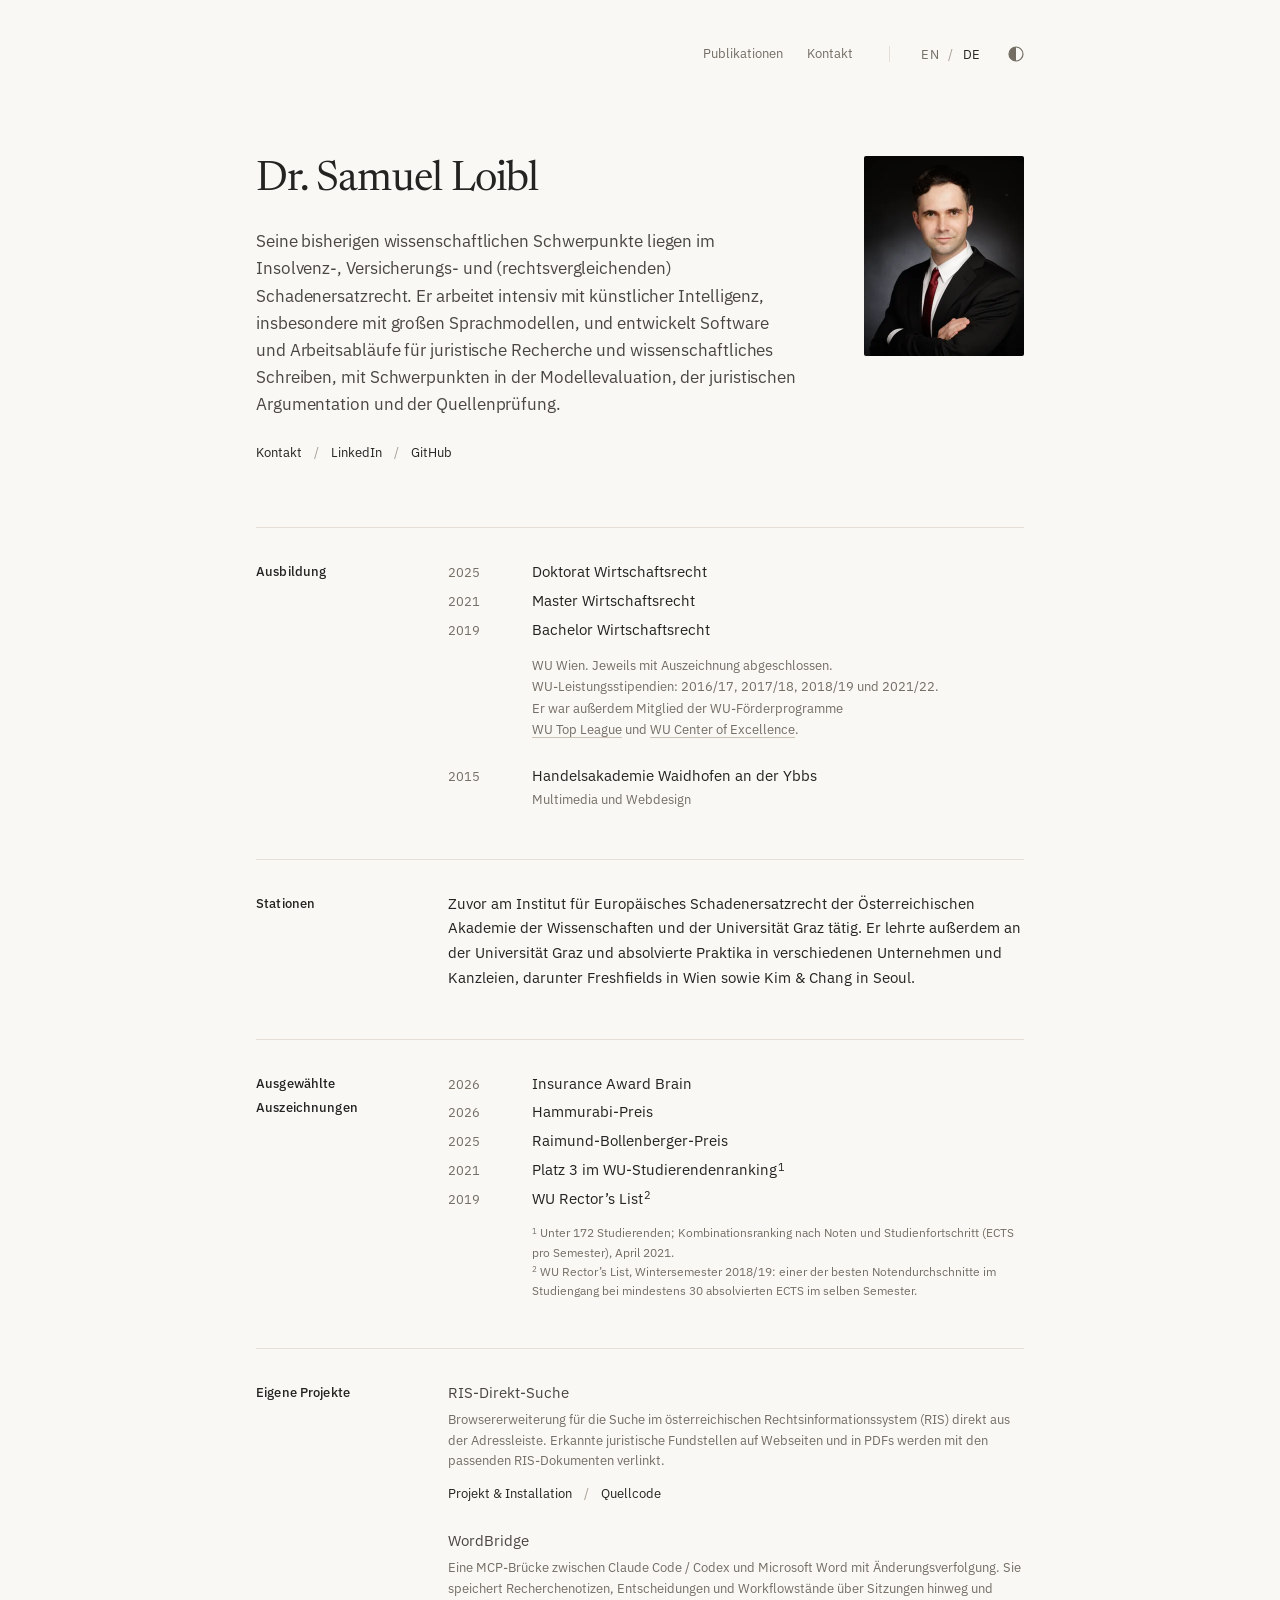
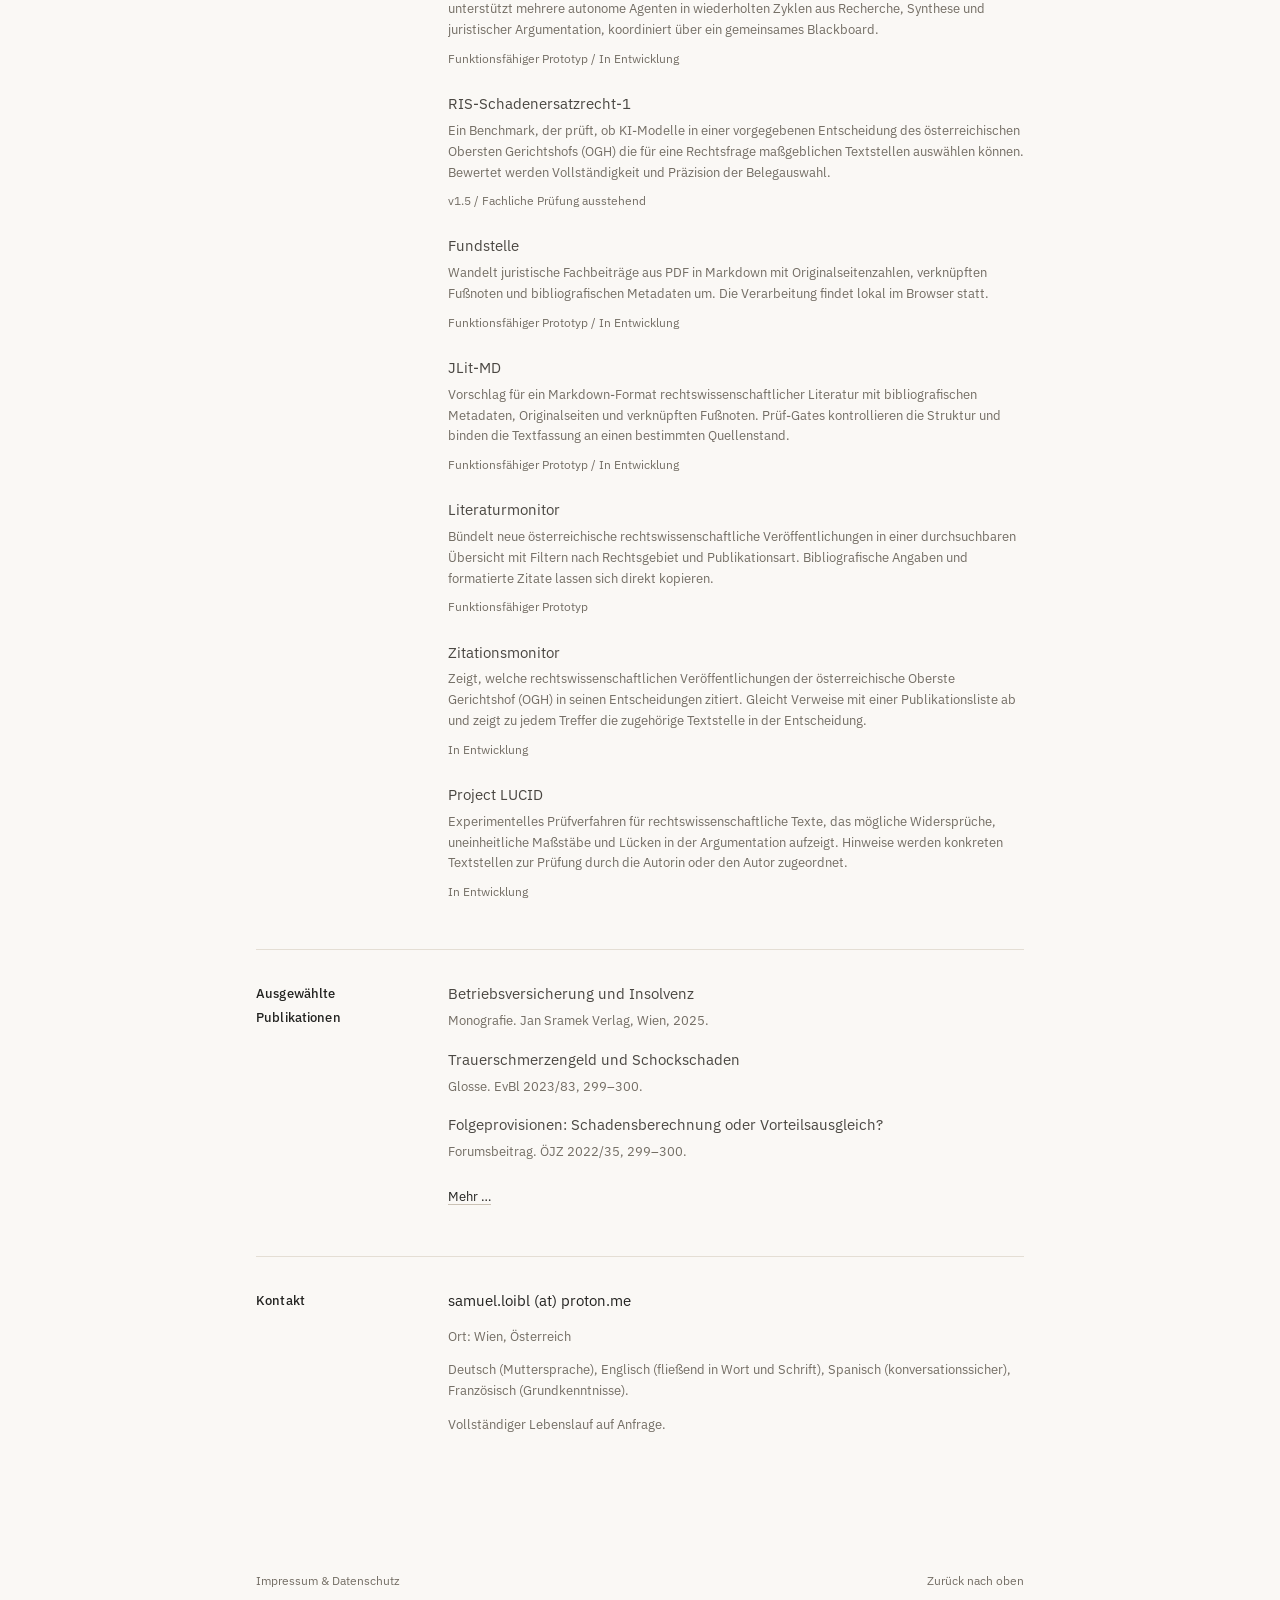
==== commit 8ebadc3f: "Add Literaturmonitor and Zitationsmonitor to personal projects" ====
--- a/de/index.html
+++ b/de/index.html
@@ -2,7 +2,7 @@
 <html lang="de"><head><meta charset="utf-8"><meta name="viewport" content="width=device-width, initial-scale=1">
 <meta http-equiv="Content-Security-Policy" content="default-src &#x27;self&#x27;; script-src &#x27;self&#x27; &#x27;sha256-1EBSZMq3tw6TobYhyd/L2dE8TTDBQzNN4M6pTHFcVWs=&#x27;; style-src &#x27;self&#x27;; img-src &#x27;self&#x27;; font-src &#x27;self&#x27;; connect-src &#x27;self&#x27;; object-src &#x27;none&#x27;; base-uri &#x27;none&#x27;; form-action &#x27;none&#x27;; frame-src &#x27;none&#x27;"><meta name="referrer" content="no-referrer">
 <title>Dr. Samuel Loibl | Recht &amp; KI</title><meta name="description" content="Dr. Samuel Loibl – Recht, KI und eigene Softwareprojekte. Bisherige Forschung im Insolvenz-, Versicherungs- und (rechtsvergleichenden) Schadenersatzrecht."><meta name="author" content="Samuel Loibl"><meta name="theme-color" content="#faf8f5"><script>try{if(localStorage.getItem('theme')==='dark')document.documentElement.dataset.theme='dark'}catch(e){}</script><meta name="robots" content="index, follow, max-image-preview:large">
-<link rel="canonical" href="https://samuelloibl.github.io/de/"><link rel="alternate" hreflang="en" href="https://samuelloibl.github.io/"><link rel="alternate" hreflang="de" href="https://samuelloibl.github.io/de/"><link rel="alternate" hreflang="x-default" href="https://samuelloibl.github.io/"><link rel="icon" href="/assets/monogram.svg" type="image/svg+xml"><link rel="preload" href="/assets/ibm-plex-sans-latin.woff2" as="font" type="font/woff2" crossorigin><link rel="preload" href="/assets/newsreader-latin.woff2" as="font" type="font/woff2" crossorigin><link rel="stylesheet" href="/styles.css?v=317d11c8c264">
+<link rel="canonical" href="https://samuelloibl.github.io/de/"><link rel="alternate" hreflang="en" href="https://samuelloibl.github.io/"><link rel="alternate" hreflang="de" href="https://samuelloibl.github.io/de/"><link rel="alternate" hreflang="x-default" href="https://samuelloibl.github.io/"><link rel="icon" href="/assets/monogram.svg" type="image/svg+xml"><link rel="preload" href="/assets/ibm-plex-sans-latin.woff2" as="font" type="font/woff2" crossorigin><link rel="preload" href="/assets/newsreader-latin.woff2" as="font" type="font/woff2" crossorigin><link rel="stylesheet" href="/styles.css?v=f3673f4a734e">
 <meta property="og:type" content="website"><meta property="og:title" content="Dr. Samuel Loibl | Recht &amp; KI"><meta property="og:description" content="Dr. Samuel Loibl – Recht, KI und eigene Softwareprojekte. Bisherige Forschung im Insolvenz-, Versicherungs- und (rechtsvergleichenden) Schadenersatzrecht."><meta property="og:url" content="https://samuelloibl.github.io/de/"><meta property="og:site_name" content="Samuel Loibl"><meta property="og:locale" content="de_AT"><meta property="og:image" content="https://samuelloibl.github.io/assets/social-card.png"><meta property="og:image:width" content="1200"><meta property="og:image:height" content="630"><meta property="og:image:alt" content="Dr. Samuel Loibl"><meta name="twitter:card" content="summary_large_image">
 <script type="application/ld+json">{"@context": "https://schema.org", "@graph": [{"@type": "WebSite", "@id": "https://samuelloibl.github.io/#website", "name": "Samuel Loibl", "url": "https://samuelloibl.github.io/", "inLanguage": ["en", "de"]}, {"@type": "ProfilePage", "@id": "https://samuelloibl.github.io/de/#profile", "url": "https://samuelloibl.github.io/de/", "inLanguage": "de", "mainEntity": {"@type": "Person", "@id": "https://samuelloibl.github.io/#person", "name": "Samuel Loibl", "honorificPrefix": "Dr.", "url": "https://samuelloibl.github.io/", "description": "Dr. Samuel Loibl – Recht, KI und eigene Softwareprojekte. Bisherige Forschung im Insolvenz-, Versicherungs- und (rechtsvergleichenden) Schadenersatzrecht.", "image": "https://samuelloibl.github.io/assets/samuel-loibl-portrait.webp", "sameAs": ["https://www.linkedin.com/in/samuel-loibl-91526b163/", "https://github.com/infinitelearning1"], "alumniOf": {"@type": "CollegeOrUniversity", "name": "Wirtschaftsuniversität Wien"}}}]}</script><script type="module" src="/assets/site.js?v=b00cd8faa18a"></script></head><body><div class="site-shell"><a class="skip-link" href="#main">Zum Inhalt</a><header class="site-header"><nav aria-label="Hauptnavigation"><a href="/de/publikationen/">Publikationen</a><a href="/de/#kontakt">Kontakt</a><span class="language-switch" role="group" aria-label="Sprache"><a href="/" lang="en" hreflang="en">EN</a><span aria-hidden="true">/</span><a href="/de/" lang="de" hreflang="de" aria-current="true">DE</a></span><button class="theme-toggle" type="button" aria-pressed="false" aria-label="Dunkelmodus" title="Dunkelmodus" hidden><svg viewBox="0 0 16 16" aria-hidden="true"><circle cx="8" cy="8" r="7" fill="none" stroke="currentColor" stroke-width="1.2"/><path d="M8 1a7 7 0 0 0 0 14z" fill="currentColor"/></svg></button></nav></header><main id="main"><section class="intro" aria-labelledby="intro-title">
   <div class="intro-copy"><h1 id="intro-title">Dr.&nbsp;Samuel Loibl</h1><p class="lead">Seine bisherigen wissenschaftlichen Schwerpunkte liegen im Insolvenz-, Versicherungs- und (rechtsvergleichenden) Schadenersatzrecht. Er arbeitet intensiv mit künstlicher Intelligenz, insbesondere mit großen Sprachmodellen, und entwickelt Software und Arbeitsabläufe für juristische Recherche und wissenschaftliches Schreiben, mit Schwerpunkten in der Modellevaluation, der juristischen Argumentation und der Quellenprüfung.</p><div class="text-links"><a href="#kontakt">Kontakt</a><span aria-hidden="true">/</span><a href="https://www.linkedin.com/in/samuel-loibl-91526b163/">LinkedIn</a><span aria-hidden="true">/</span><a href="https://github.com/infinitelearning1">GitHub</a></div></div><figure class="portrait"><img src="/assets/samuel-loibl-portrait.webp" srcset="/assets/samuel-loibl-portrait-320.webp 320w, /assets/samuel-loibl-portrait.webp 480w" sizes="(max-width: 560px) 104px, 160px" alt="Samuel Loibl" width="480" height="600" decoding="async" fetchpriority="high"></figure>
@@ -11,7 +11,7 @@
 <section class="row" aria-labelledby="education-title"><h2 class="row-label" id="education-title">Ausbildung</h2><div class="row-body"><dl class="timeline"><div><dt>Doktorat Wirtschaftsrecht</dt><dd><time datetime="2025">2025</time></dd></div><div><dt>Master Wirtschaftsrecht</dt><dd><time datetime="2021">2021</time></dd></div><div><dt>Bachelor Wirtschaftsrecht</dt><dd><time datetime="2019">2019</time></dd></div></dl><p class="row-note education-note">WU Wien. Jeweils mit Auszeichnung abgeschlossen.<br>WU-Leistungsstipendien: 2016/17, 2017/18, 2018/19 und 2021/22.<br>Er war außerdem Mitglied der WU-Förderprogramme <a href="https://www.wu.ac.at/studierende/mein-studium/bachelorguide/bachelorguide-fuer-deutschsprachige-programme/foerderprogramme/wu-top-league/admission">WU Top League</a> und <a href="https://www.wu.ac.at/coe">WU Center of Excellence</a>.</p><dl class="timeline timeline-earlier"><div><dt>Handelsakademie Waidhofen an der Ybbs<span class="timeline-detail">Multimedia und Webdesign</span></dt><dd><time datetime="2015">2015</time></dd></div></dl></div></section>
 <section class="row" aria-labelledby="background-title"><h2 class="row-label" id="background-title">Stationen</h2><div class="row-body"><p>Zuvor am Institut für Europäisches Schadenersatzrecht der Österreichischen Akademie der Wissenschaften und der Universität Graz tätig. Er lehrte außerdem an der Universität Graz und absolvierte Praktika in verschiedenen Unternehmen und Kanzleien, darunter Freshfields in Wien sowie Kim &amp; Chang in Seoul.</p></div></section>
 <section class="row" aria-labelledby="honours-title"><h2 class="row-label" id="honours-title">Ausgewählte Auszeichnungen</h2><div class="row-body"><dl class="timeline"><div><dt>Insurance Award Brain</dt><dd>2026</dd></div><div><dt>Hammurabi-Preis</dt><dd>2026</dd></div><div><dt>Raimund-Bollenberger-Preis</dt><dd>2025</dd></div><div><dt>Platz 3 im WU-Studierendenranking<sup>1</sup></dt><dd>2021</dd></div><div><dt>WU Rector’s List<sup>2</sup></dt><dd>2019</dd></div></dl><p class="row-note footnote"><sup>1</sup> Unter 172 Studierenden; Kombinationsranking nach Noten und Studienfortschritt (ECTS pro Semester), April 2021.<br><sup>2</sup> WU Rector’s List, Wintersemester 2018/19: einer der besten Notendurchschnitte im Studiengang bei mindestens 30 absolvierten ECTS im selben Semester.</p></div></section>
-<section class="row" id="projekte" aria-labelledby="projects-title"><h2 class="row-label" id="projects-title">Eigene Projekte</h2><div class="row-body"><article class="entry"><h3 class="entry-title"><a href="https://infinitelearning1.github.io/ris-direkt-suche/">RIS-Direkt-Suche</a></h3><p class="entry-description">Browsererweiterung für die Suche im österreichischen Rechtsinformationssystem (RIS) direkt aus der Adressleiste. Erkannte juristische Fundstellen auf Webseiten und in PDFs werden mit den passenden RIS-Dokumenten verlinkt.</p><div class="text-links"><a href="https://infinitelearning1.github.io/ris-direkt-suche/">Projekt &amp; Installation</a><span aria-hidden="true">/</span><a href="https://github.com/infinitelearning1/ris-direkt-suche">Quellcode</a></div></article><article class="entry"><h3 class="entry-title">WordBridge</h3><p class="entry-description">Eine MCP-Brücke zwischen <span class="keep-together">Claude Code / Codex</span> und <span class="keep-together">Microsoft Word</span> mit Änderungsverfolgung. Sie speichert Recherchenotizen, Entscheidungen und Workflowstände über Sitzungen hinweg und unterstützt mehrere autonome Agenten in wiederholten Zyklen aus Recherche, Synthese und juristischer Argumentation, koordiniert über ein gemeinsames Blackboard.</p><p class="entry-status">Funktionsfähiger Prototyp / In Entwicklung</p></article><article class="entry"><h3 class="entry-title">RIS-Schadenersatzrecht-1</h3><p class="entry-description">Ein Benchmark, der prüft, ob KI-Modelle in einer vorgegebenen Entscheidung des österreichischen Obersten Gerichtshofs (OGH) die für eine Rechtsfrage maßgeblichen Textstellen auswählen können. Bewertet werden Vollständigkeit und Präzision der Belegauswahl.</p><p class="entry-status">v1.5 / Fachliche Prüfung ausstehend</p></article><article class="entry"><h3 class="entry-title">Fundstelle</h3><p class="entry-description">Wandelt juristische Fachbeiträge aus PDF in Markdown mit Originalseitenzahlen, verknüpften Fußnoten und bibliografischen Metadaten um. Die Verarbeitung findet lokal im Browser statt.</p><p class="entry-status">Funktionsfähiger Prototyp / In Entwicklung</p></article><article class="entry"><h3 class="entry-title">JLit-MD</h3><p class="entry-description">Vorschlag für ein Markdown-Format rechtswissenschaftlicher Literatur mit bibliografischen Metadaten, Originalseiten und verknüpften Fußnoten. Prüf-Gates kontrollieren die Struktur und binden die Textfassung an einen bestimmten Quellenstand.</p><p class="entry-status">Funktionsfähiger Prototyp / In Entwicklung</p></article><article class="entry"><h3 class="entry-title">Project LUCID</h3><p class="entry-description">Experimentelles Prüfverfahren für rechtswissenschaftliche Texte, das mögliche Widersprüche, uneinheitliche Maßstäbe und Lücken in der Argumentation aufzeigt. Hinweise werden konkreten Textstellen zur Prüfung durch die Autorin oder den Autor zugeordnet.</p><p class="entry-status">In Entwicklung</p></article></div></section>
+<section class="row" id="projekte" aria-labelledby="projects-title"><h2 class="row-label" id="projects-title">Eigene Projekte</h2><div class="row-body"><article class="entry"><h3 class="entry-title"><a href="https://infinitelearning1.github.io/ris-direkt-suche/">RIS-Direkt-Suche</a></h3><p class="entry-description">Browsererweiterung für die Suche im österreichischen Rechtsinformationssystem (RIS) direkt aus der Adressleiste. Erkannte juristische Fundstellen auf Webseiten und in PDFs werden mit den passenden RIS-Dokumenten verlinkt.</p><div class="text-links"><a href="https://infinitelearning1.github.io/ris-direkt-suche/">Projekt &amp; Installation</a><span aria-hidden="true">/</span><a href="https://github.com/infinitelearning1/ris-direkt-suche">Quellcode</a></div></article><article class="entry"><h3 class="entry-title">WordBridge</h3><p class="entry-description">Eine MCP-Brücke zwischen <span class="keep-together">Claude Code / Codex</span> und <span class="keep-together">Microsoft Word</span> mit Änderungsverfolgung. Sie speichert Recherchenotizen, Entscheidungen und Workflowstände über Sitzungen hinweg und unterstützt mehrere autonome Agenten in wiederholten Zyklen aus Recherche, Synthese und juristischer Argumentation, koordiniert über ein gemeinsames Blackboard.</p><p class="entry-status">Funktionsfähiger Prototyp / In Entwicklung</p></article><article class="entry"><h3 class="entry-title">RIS-Schadenersatzrecht-1</h3><p class="entry-description">Ein Benchmark, der prüft, ob KI-Modelle in einer vorgegebenen Entscheidung des österreichischen Obersten Gerichtshofs (OGH) die für eine Rechtsfrage maßgeblichen Textstellen auswählen können. Bewertet werden Vollständigkeit und Präzision der Belegauswahl.</p><p class="entry-status">v1.5 / Fachliche Prüfung ausstehend</p></article><article class="entry"><h3 class="entry-title">Fundstelle</h3><p class="entry-description">Wandelt juristische Fachbeiträge aus PDF in Markdown mit Originalseitenzahlen, verknüpften Fußnoten und bibliografischen Metadaten um. Die Verarbeitung findet lokal im Browser statt.</p><p class="entry-status">Funktionsfähiger Prototyp / In Entwicklung</p></article><article class="entry"><h3 class="entry-title">JLit-MD</h3><p class="entry-description">Vorschlag für ein Markdown-Format rechtswissenschaftlicher Literatur mit bibliografischen Metadaten, Originalseiten und verknüpften Fußnoten. Prüf-Gates kontrollieren die Struktur und binden die Textfassung an einen bestimmten Quellenstand.</p><p class="entry-status">Funktionsfähiger Prototyp / In Entwicklung</p></article><article class="entry"><h3 class="entry-title">Literaturmonitor</h3><p class="entry-description">Bündelt neue österreichische rechtswissenschaftliche Veröffentlichungen in einer durchsuchbaren Übersicht mit Filtern nach Rechtsgebiet und Publikationsart. Bibliografische Angaben und formatierte Zitate lassen sich direkt kopieren.</p><p class="entry-status">Funktionsfähiger Prototyp</p></article><article class="entry"><h3 class="entry-title">Zitationsmonitor</h3><p class="entry-description">Zeigt, welche rechtswissenschaftlichen Veröffentlichungen der österreichische Oberste Gerichtshof (OGH) in seinen Entscheidungen zitiert. Gleicht Verweise mit einer Publikationsliste ab und zeigt zu jedem Treffer die zugehörige Textstelle in der Entscheidung.</p><p class="entry-status">In Entwicklung</p></article><article class="entry"><h3 class="entry-title">Project LUCID</h3><p class="entry-description">Experimentelles Prüfverfahren für rechtswissenschaftliche Texte, das mögliche Widersprüche, uneinheitliche Maßstäbe und Lücken in der Argumentation aufzeigt. Hinweise werden konkreten Textstellen zur Prüfung durch die Autorin oder den Autor zugeordnet.</p><p class="entry-status">In Entwicklung</p></article></div></section>
 <section class="row" id="publikationen" aria-labelledby="publications-title"><h2 class="row-label" id="publications-title">Ausgewählte Publikationen</h2><div class="row-body"><ul class="publication-list selected-publications"><li class="entry" data-record="P14"><h3 class="entry-title" lang="de"><a href="https://www.jan-sramek-verlag.at/buch/978-3-7097-0396-0/">Betriebsversicherung und Insolvenz</a></h3><p class="entry-meta">Monografie. Jan Sramek Verlag, Wien, 2025.</p></li><li class="entry" data-record="P06"><h3 class="entry-title" lang="de">Trauerschmerzengeld und Schockschaden</h3><p class="entry-meta">Glosse. EvBl 2023/83, 299–300.</p></li><li class="entry" data-record="P05"><h3 class="entry-title" lang="de">Folgeprovisionen: Schadensberechnung oder Vorteilsausgleich?</h3><p class="entry-meta">Forumsbeitrag. ÖJZ 2022/35, 299–300.</p></li></ul><div class="publication-links"><a class="publication-more" href="/de/publikationen/" aria-label="Weitere Publikationen und Fachvorträge">Mehr …</a></div></div></section>
 <section class="row contact" id="kontakt" aria-labelledby="contact-title" data-nosnippet><h2 class="row-label" id="contact-title">Kontakt</h2><div class="row-body"><p class="email-text">samuel.loibl (at) proton.me</p><p class="row-note location-note">Ort: <span class="location-value keep-together">Wien, Österreich</span></p><p class="row-note language-note">Deutsch (Muttersprache), Englisch (fließend in Wort und Schrift), Spanisch (konversationssicher), Französisch (Grundkenntnisse).</p><p class="row-note">Vollständiger Lebenslauf auf Anfrage.</p></div></section>
 </div>
--- a/styles.css
+++ b/styles.css
@@ -506,7 +506,7 @@
   .timeline + .education-note { padding-left: 0; }
   .site-header { padding-block: var(--s-4) var(--s-2); }
   .site-header.has-wordmark { flex-wrap: wrap; row-gap: 0; }
-  .site-header.has-wordmark nav { flex-basis: 100%; margin-left: 0; justify-content: flex-start; }
+  .site-header.has-wordmark nav { flex-basis: 100%; margin-left: 0; }
   .site-header nav { align-items: center; column-gap: var(--s-3); }
   .language-switch { align-items: center; gap: 0; margin-left: 0; padding-left: var(--s-2); }
   .theme-toggle { flex: 0 0 2.75rem; margin-inline: 0 -0.5rem; }
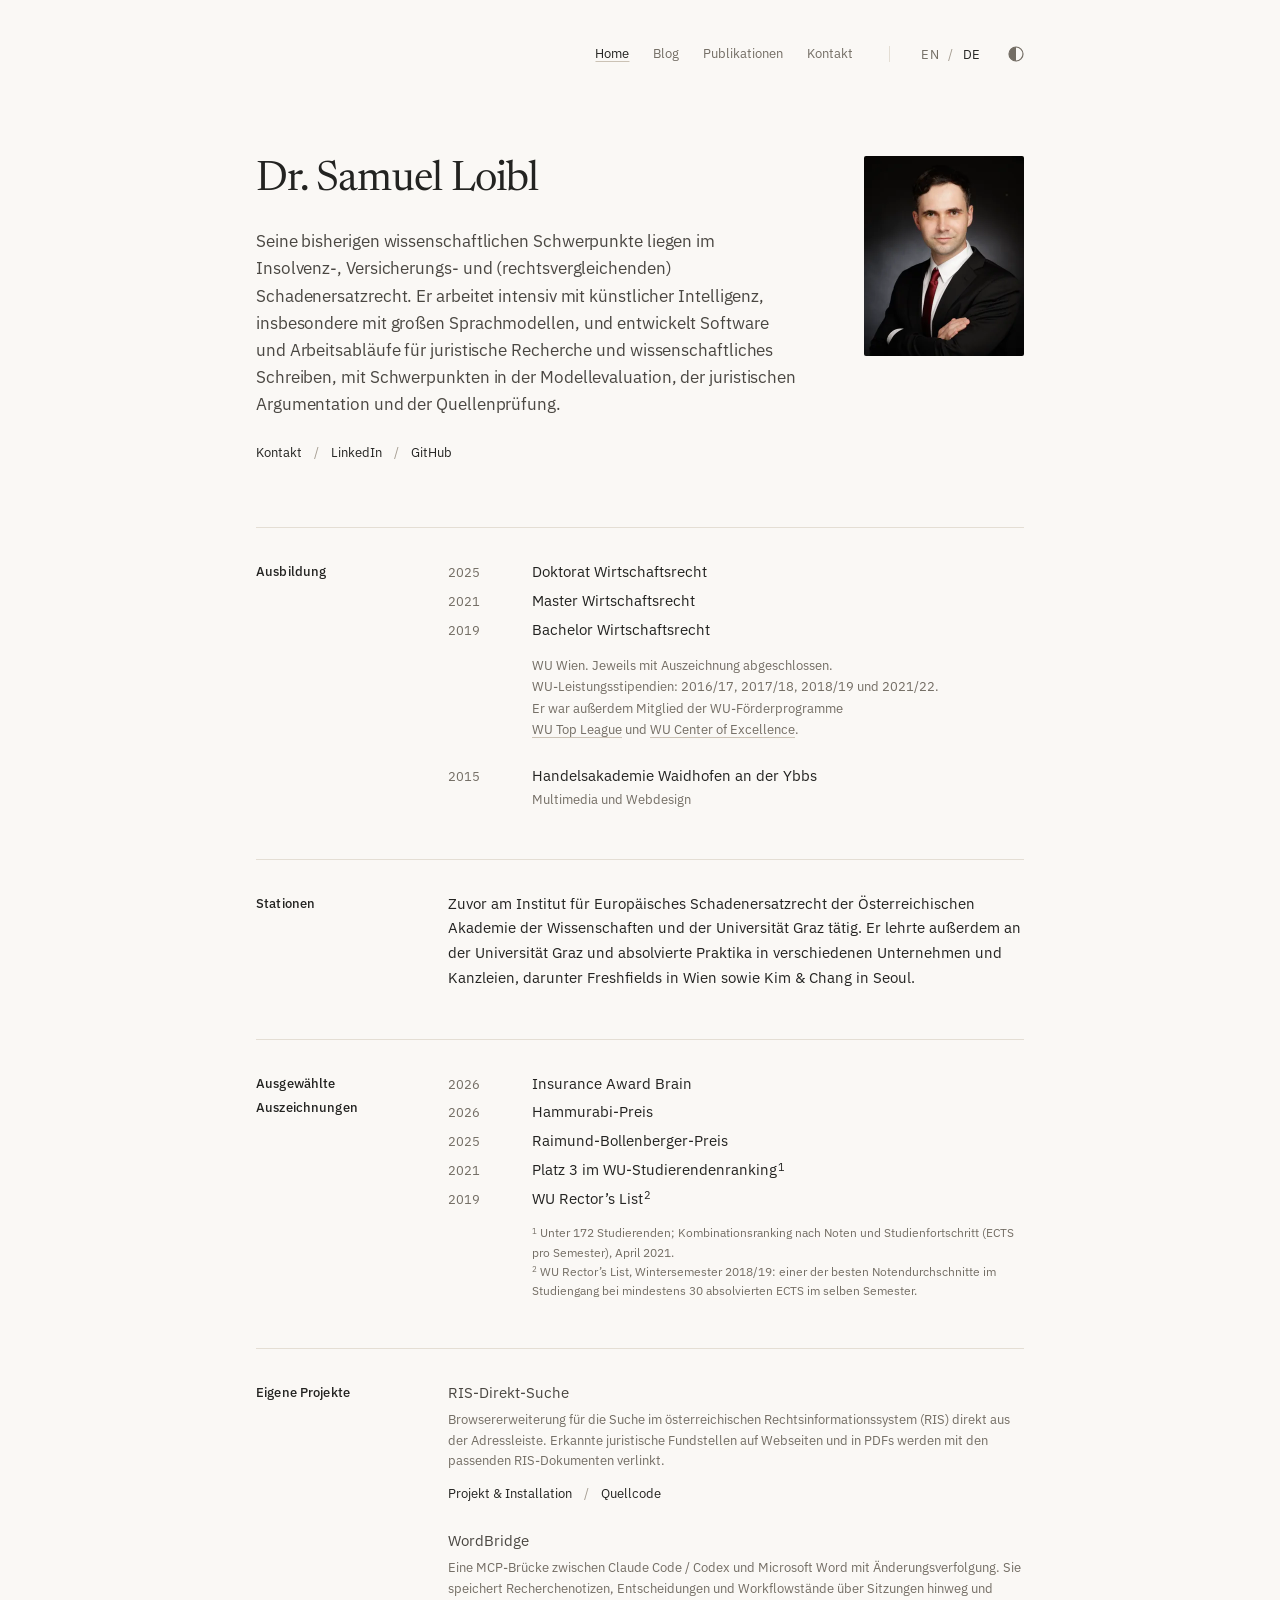
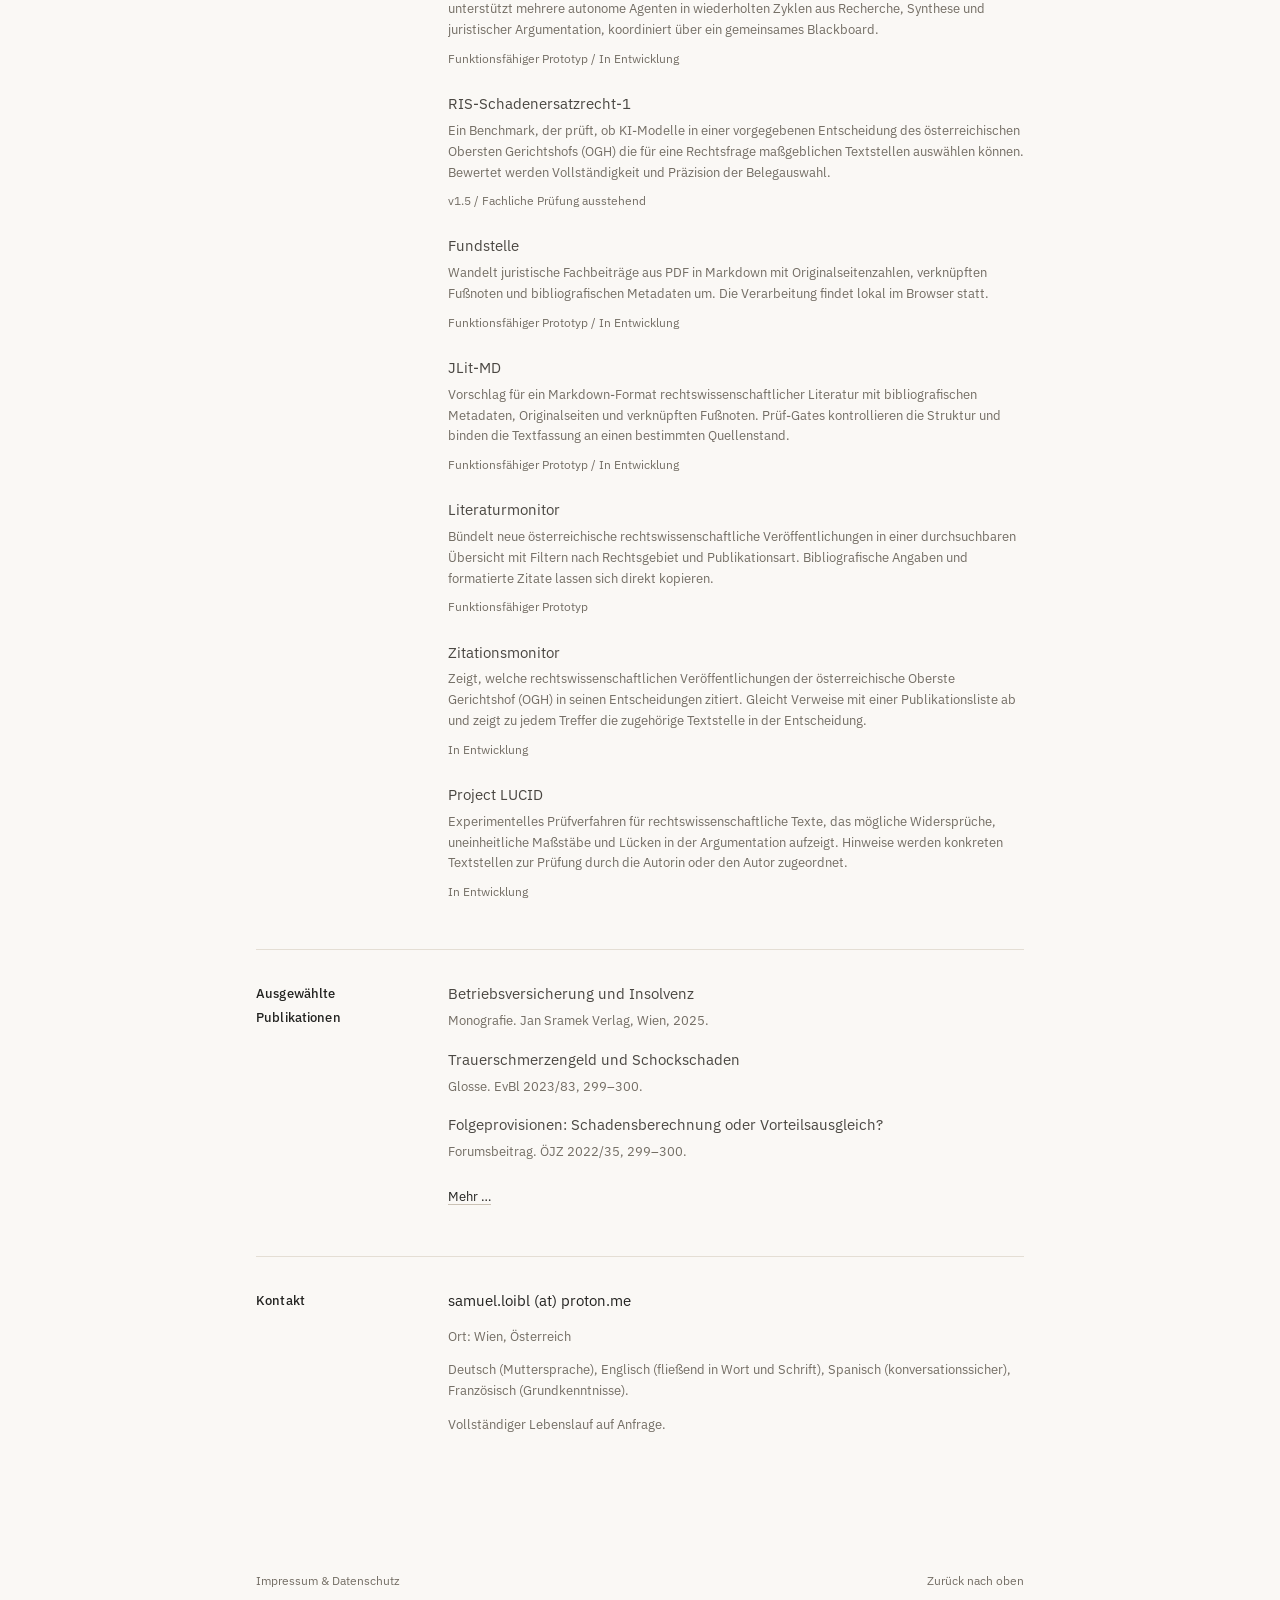
==== commit 7d446616: "Publish Harness2 BenGER article and bilingual blog navigation" ====
--- a/de/index.html
+++ b/de/index.html
@@ -4,7 +4,7 @@
 <title>Dr. Samuel Loibl | Recht &amp; KI</title><meta name="description" content="Dr. Samuel Loibl – Recht, KI und eigene Softwareprojekte. Bisherige Forschung im Insolvenz-, Versicherungs- und (rechtsvergleichenden) Schadenersatzrecht."><meta name="author" content="Samuel Loibl"><meta name="theme-color" content="#faf8f5"><script>try{if(localStorage.getItem('theme')==='dark')document.documentElement.dataset.theme='dark'}catch(e){}</script><meta name="robots" content="index, follow, max-image-preview:large">
 <link rel="canonical" href="https://samuelloibl.github.io/de/"><link rel="alternate" hreflang="en" href="https://samuelloibl.github.io/"><link rel="alternate" hreflang="de" href="https://samuelloibl.github.io/de/"><link rel="alternate" hreflang="x-default" href="https://samuelloibl.github.io/"><link rel="icon" href="/assets/monogram.svg" type="image/svg+xml"><link rel="preload" href="/assets/ibm-plex-sans-latin.woff2" as="font" type="font/woff2" crossorigin><link rel="preload" href="/assets/newsreader-latin.woff2" as="font" type="font/woff2" crossorigin><link rel="stylesheet" href="/styles.css?v=f3673f4a734e">
 <meta property="og:type" content="website"><meta property="og:title" content="Dr. Samuel Loibl | Recht &amp; KI"><meta property="og:description" content="Dr. Samuel Loibl – Recht, KI und eigene Softwareprojekte. Bisherige Forschung im Insolvenz-, Versicherungs- und (rechtsvergleichenden) Schadenersatzrecht."><meta property="og:url" content="https://samuelloibl.github.io/de/"><meta property="og:site_name" content="Samuel Loibl"><meta property="og:locale" content="de_AT"><meta property="og:image" content="https://samuelloibl.github.io/assets/social-card.png"><meta property="og:image:width" content="1200"><meta property="og:image:height" content="630"><meta property="og:image:alt" content="Dr. Samuel Loibl"><meta name="twitter:card" content="summary_large_image">
-<script type="application/ld+json">{"@context": "https://schema.org", "@graph": [{"@type": "WebSite", "@id": "https://samuelloibl.github.io/#website", "name": "Samuel Loibl", "url": "https://samuelloibl.github.io/", "inLanguage": ["en", "de"]}, {"@type": "ProfilePage", "@id": "https://samuelloibl.github.io/de/#profile", "url": "https://samuelloibl.github.io/de/", "inLanguage": "de", "mainEntity": {"@type": "Person", "@id": "https://samuelloibl.github.io/#person", "name": "Samuel Loibl", "honorificPrefix": "Dr.", "url": "https://samuelloibl.github.io/", "description": "Dr. Samuel Loibl – Recht, KI und eigene Softwareprojekte. Bisherige Forschung im Insolvenz-, Versicherungs- und (rechtsvergleichenden) Schadenersatzrecht.", "image": "https://samuelloibl.github.io/assets/samuel-loibl-portrait.webp", "sameAs": ["https://www.linkedin.com/in/samuel-loibl-91526b163/", "https://github.com/infinitelearning1"], "alumniOf": {"@type": "CollegeOrUniversity", "name": "Wirtschaftsuniversität Wien"}}}]}</script><script type="module" src="/assets/site.js?v=b00cd8faa18a"></script></head><body><div class="site-shell"><a class="skip-link" href="#main">Zum Inhalt</a><header class="site-header"><nav aria-label="Hauptnavigation"><a href="/de/publikationen/">Publikationen</a><a href="/de/#kontakt">Kontakt</a><span class="language-switch" role="group" aria-label="Sprache"><a href="/" lang="en" hreflang="en">EN</a><span aria-hidden="true">/</span><a href="/de/" lang="de" hreflang="de" aria-current="true">DE</a></span><button class="theme-toggle" type="button" aria-pressed="false" aria-label="Dunkelmodus" title="Dunkelmodus" hidden><svg viewBox="0 0 16 16" aria-hidden="true"><circle cx="8" cy="8" r="7" fill="none" stroke="currentColor" stroke-width="1.2"/><path d="M8 1a7 7 0 0 0 0 14z" fill="currentColor"/></svg></button></nav></header><main id="main"><section class="intro" aria-labelledby="intro-title">
+<script type="application/ld+json">{"@context": "https://schema.org", "@graph": [{"@type": "WebSite", "@id": "https://samuelloibl.github.io/#website", "name": "Samuel Loibl", "url": "https://samuelloibl.github.io/", "inLanguage": ["en", "de"]}, {"@type": "ProfilePage", "@id": "https://samuelloibl.github.io/de/#profile", "url": "https://samuelloibl.github.io/de/", "inLanguage": "de", "mainEntity": {"@type": "Person", "@id": "https://samuelloibl.github.io/#person", "name": "Samuel Loibl", "honorificPrefix": "Dr.", "url": "https://samuelloibl.github.io/", "description": "Dr. Samuel Loibl – Recht, KI und eigene Softwareprojekte. Bisherige Forschung im Insolvenz-, Versicherungs- und (rechtsvergleichenden) Schadenersatzrecht.", "image": "https://samuelloibl.github.io/assets/samuel-loibl-portrait.webp", "sameAs": ["https://www.linkedin.com/in/samuel-loibl-91526b163/", "https://github.com/infinitelearning1"], "alumniOf": {"@type": "CollegeOrUniversity", "name": "Wirtschaftsuniversität Wien"}}}]}</script><script type="module" src="/assets/site.js?v=b00cd8faa18a"></script></head><body><div class="site-shell"><a class="skip-link" href="#main">Zum Inhalt</a><header class="site-header"><nav aria-label="Hauptnavigation"><a href="/de/" aria-current="page">Home</a><a href="/blog/">Blog</a><a href="/de/publikationen/">Publikationen</a><a href="/de/#kontakt">Kontakt</a><span class="language-switch" role="group" aria-label="Sprache"><a href="/" lang="en" hreflang="en">EN</a><span aria-hidden="true">/</span><a href="/de/" lang="de" hreflang="de" aria-current="true">DE</a></span><button class="theme-toggle" type="button" aria-pressed="false" aria-label="Dunkelmodus" title="Dunkelmodus" hidden><svg viewBox="0 0 16 16" aria-hidden="true"><circle cx="8" cy="8" r="7" fill="none" stroke="currentColor" stroke-width="1.2"/><path d="M8 1a7 7 0 0 0 0 14z" fill="currentColor"/></svg></button></nav></header><main id="main"><section class="intro" aria-labelledby="intro-title">
   <div class="intro-copy"><h1 id="intro-title">Dr.&nbsp;Samuel Loibl</h1><p class="lead">Seine bisherigen wissenschaftlichen Schwerpunkte liegen im Insolvenz-, Versicherungs- und (rechtsvergleichenden) Schadenersatzrecht. Er arbeitet intensiv mit künstlicher Intelligenz, insbesondere mit großen Sprachmodellen, und entwickelt Software und Arbeitsabläufe für juristische Recherche und wissenschaftliches Schreiben, mit Schwerpunkten in der Modellevaluation, der juristischen Argumentation und der Quellenprüfung.</p><div class="text-links"><a href="#kontakt">Kontakt</a><span aria-hidden="true">/</span><a href="https://www.linkedin.com/in/samuel-loibl-91526b163/">LinkedIn</a><span aria-hidden="true">/</span><a href="https://github.com/infinitelearning1">GitHub</a></div></div><figure class="portrait"><img src="/assets/samuel-loibl-portrait.webp" srcset="/assets/samuel-loibl-portrait-320.webp 320w, /assets/samuel-loibl-portrait.webp 480w" sizes="(max-width: 560px) 104px, 160px" alt="Samuel Loibl" width="480" height="600" decoding="async" fetchpriority="high"></figure>
 </section>
 <div class="register" id="profil">
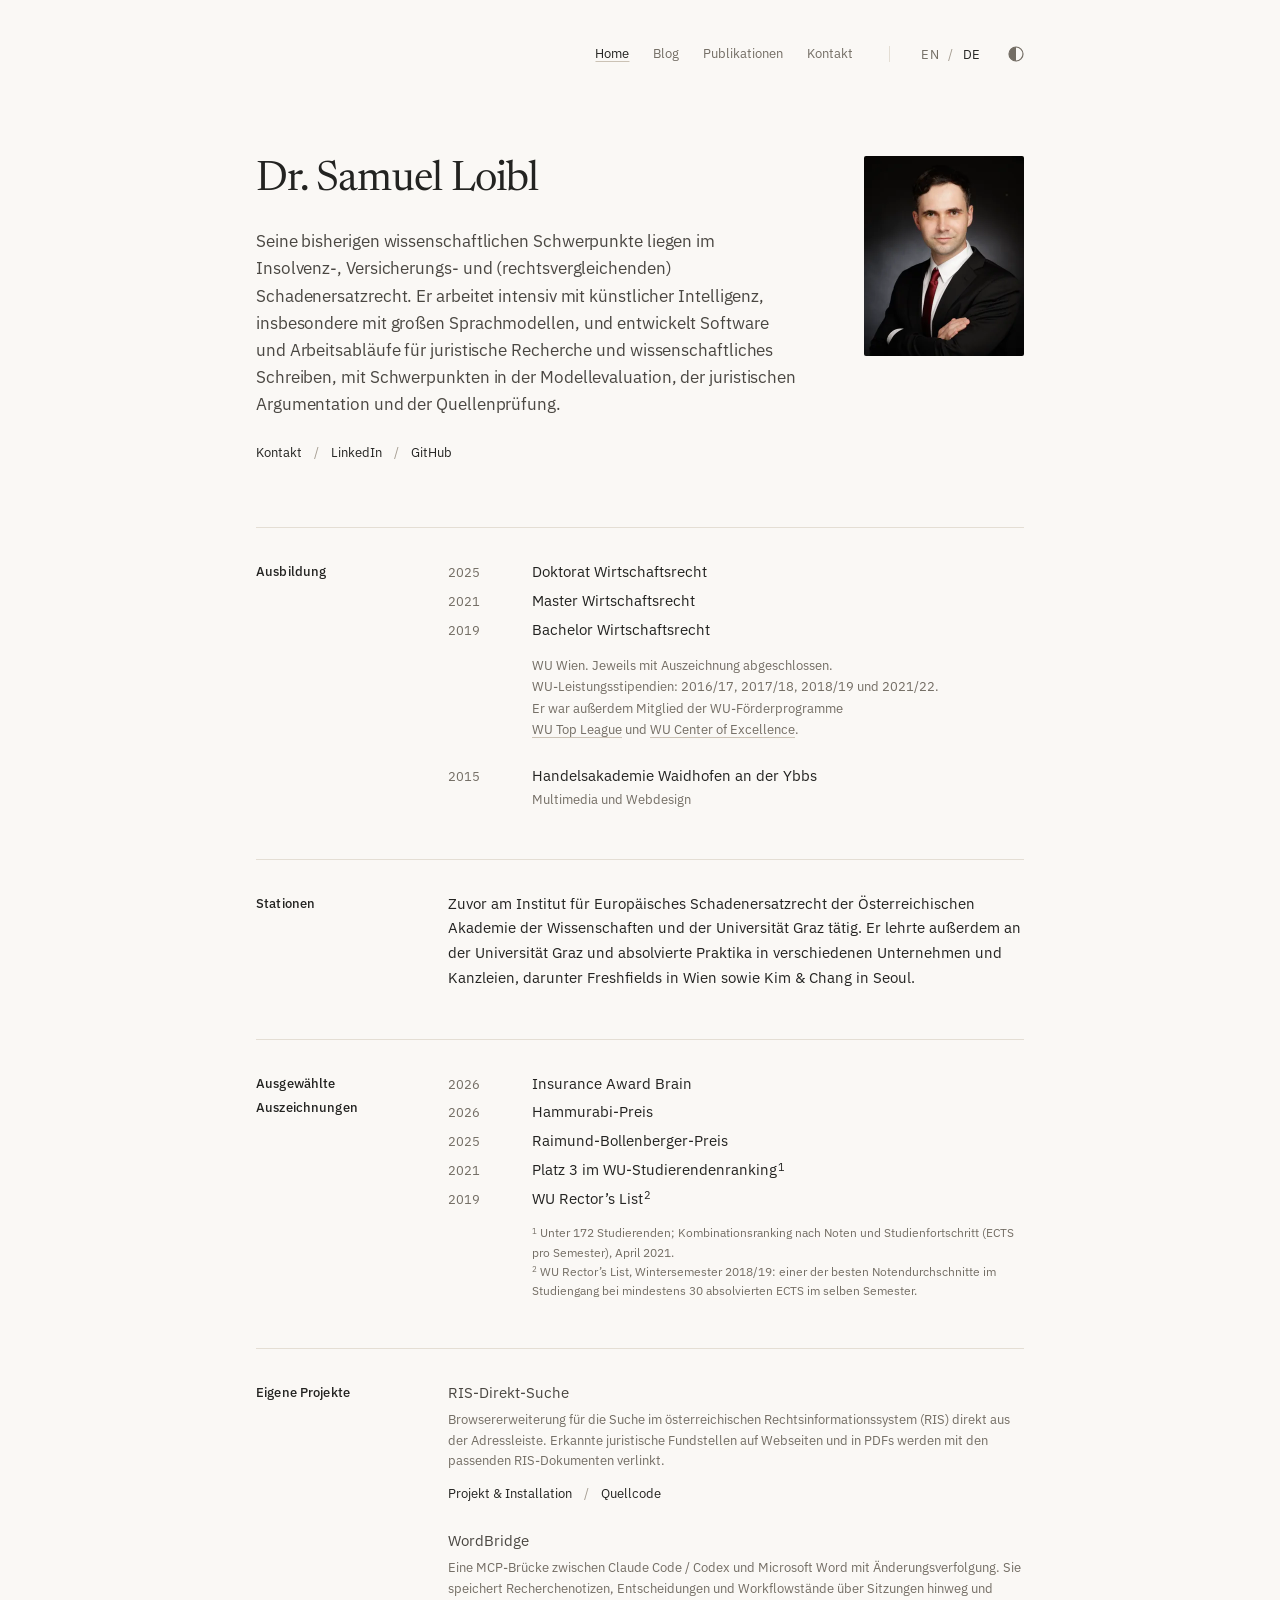
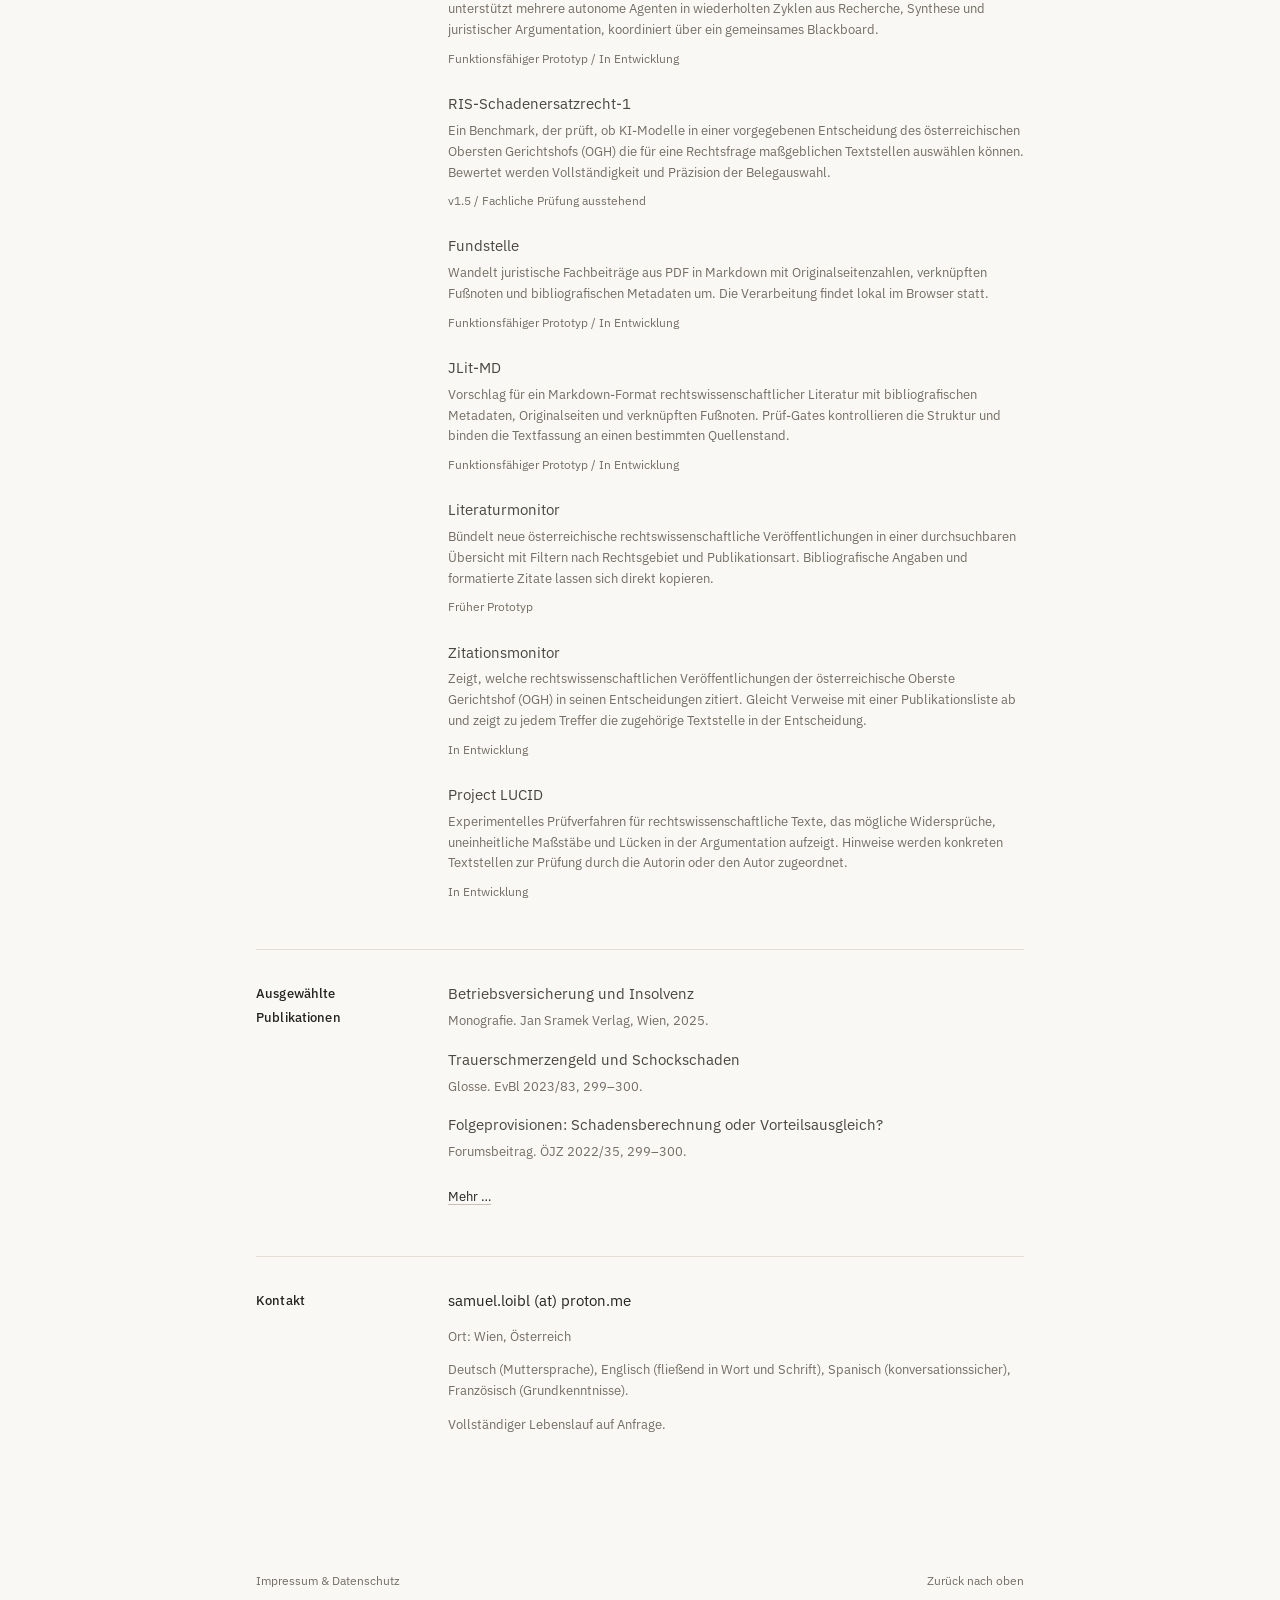
==== commit f52240a6: "Mark Literaturmonitor as an early prototype" ====
--- a/de/index.html
+++ b/de/index.html
@@ -11,7 +11,7 @@
 <section class="row" aria-labelledby="education-title"><h2 class="row-label" id="education-title">Ausbildung</h2><div class="row-body"><dl class="timeline"><div><dt>Doktorat Wirtschaftsrecht</dt><dd><time datetime="2025">2025</time></dd></div><div><dt>Master Wirtschaftsrecht</dt><dd><time datetime="2021">2021</time></dd></div><div><dt>Bachelor Wirtschaftsrecht</dt><dd><time datetime="2019">2019</time></dd></div></dl><p class="row-note education-note">WU Wien. Jeweils mit Auszeichnung abgeschlossen.<br>WU-Leistungsstipendien: 2016/17, 2017/18, 2018/19 und 2021/22.<br>Er war außerdem Mitglied der WU-Förderprogramme <a href="https://www.wu.ac.at/studierende/mein-studium/bachelorguide/bachelorguide-fuer-deutschsprachige-programme/foerderprogramme/wu-top-league/admission">WU Top League</a> und <a href="https://www.wu.ac.at/coe">WU Center of Excellence</a>.</p><dl class="timeline timeline-earlier"><div><dt>Handelsakademie Waidhofen an der Ybbs<span class="timeline-detail">Multimedia und Webdesign</span></dt><dd><time datetime="2015">2015</time></dd></div></dl></div></section>
 <section class="row" aria-labelledby="background-title"><h2 class="row-label" id="background-title">Stationen</h2><div class="row-body"><p>Zuvor am Institut für Europäisches Schadenersatzrecht der Österreichischen Akademie der Wissenschaften und der Universität Graz tätig. Er lehrte außerdem an der Universität Graz und absolvierte Praktika in verschiedenen Unternehmen und Kanzleien, darunter Freshfields in Wien sowie Kim &amp; Chang in Seoul.</p></div></section>
 <section class="row" aria-labelledby="honours-title"><h2 class="row-label" id="honours-title">Ausgewählte Auszeichnungen</h2><div class="row-body"><dl class="timeline"><div><dt>Insurance Award Brain</dt><dd>2026</dd></div><div><dt>Hammurabi-Preis</dt><dd>2026</dd></div><div><dt>Raimund-Bollenberger-Preis</dt><dd>2025</dd></div><div><dt>Platz 3 im WU-Studierendenranking<sup>1</sup></dt><dd>2021</dd></div><div><dt>WU Rector’s List<sup>2</sup></dt><dd>2019</dd></div></dl><p class="row-note footnote"><sup>1</sup> Unter 172 Studierenden; Kombinationsranking nach Noten und Studienfortschritt (ECTS pro Semester), April 2021.<br><sup>2</sup> WU Rector’s List, Wintersemester 2018/19: einer der besten Notendurchschnitte im Studiengang bei mindestens 30 absolvierten ECTS im selben Semester.</p></div></section>
-<section class="row" id="projekte" aria-labelledby="projects-title"><h2 class="row-label" id="projects-title">Eigene Projekte</h2><div class="row-body"><article class="entry"><h3 class="entry-title"><a href="https://infinitelearning1.github.io/ris-direkt-suche/">RIS-Direkt-Suche</a></h3><p class="entry-description">Browsererweiterung für die Suche im österreichischen Rechtsinformationssystem (RIS) direkt aus der Adressleiste. Erkannte juristische Fundstellen auf Webseiten und in PDFs werden mit den passenden RIS-Dokumenten verlinkt.</p><div class="text-links"><a href="https://infinitelearning1.github.io/ris-direkt-suche/">Projekt &amp; Installation</a><span aria-hidden="true">/</span><a href="https://github.com/infinitelearning1/ris-direkt-suche">Quellcode</a></div></article><article class="entry"><h3 class="entry-title">WordBridge</h3><p class="entry-description">Eine MCP-Brücke zwischen <span class="keep-together">Claude Code / Codex</span> und <span class="keep-together">Microsoft Word</span> mit Änderungsverfolgung. Sie speichert Recherchenotizen, Entscheidungen und Workflowstände über Sitzungen hinweg und unterstützt mehrere autonome Agenten in wiederholten Zyklen aus Recherche, Synthese und juristischer Argumentation, koordiniert über ein gemeinsames Blackboard.</p><p class="entry-status">Funktionsfähiger Prototyp / In Entwicklung</p></article><article class="entry"><h3 class="entry-title">RIS-Schadenersatzrecht-1</h3><p class="entry-description">Ein Benchmark, der prüft, ob KI-Modelle in einer vorgegebenen Entscheidung des österreichischen Obersten Gerichtshofs (OGH) die für eine Rechtsfrage maßgeblichen Textstellen auswählen können. Bewertet werden Vollständigkeit und Präzision der Belegauswahl.</p><p class="entry-status">v1.5 / Fachliche Prüfung ausstehend</p></article><article class="entry"><h3 class="entry-title">Fundstelle</h3><p class="entry-description">Wandelt juristische Fachbeiträge aus PDF in Markdown mit Originalseitenzahlen, verknüpften Fußnoten und bibliografischen Metadaten um. Die Verarbeitung findet lokal im Browser statt.</p><p class="entry-status">Funktionsfähiger Prototyp / In Entwicklung</p></article><article class="entry"><h3 class="entry-title">JLit-MD</h3><p class="entry-description">Vorschlag für ein Markdown-Format rechtswissenschaftlicher Literatur mit bibliografischen Metadaten, Originalseiten und verknüpften Fußnoten. Prüf-Gates kontrollieren die Struktur und binden die Textfassung an einen bestimmten Quellenstand.</p><p class="entry-status">Funktionsfähiger Prototyp / In Entwicklung</p></article><article class="entry"><h3 class="entry-title">Literaturmonitor</h3><p class="entry-description">Bündelt neue österreichische rechtswissenschaftliche Veröffentlichungen in einer durchsuchbaren Übersicht mit Filtern nach Rechtsgebiet und Publikationsart. Bibliografische Angaben und formatierte Zitate lassen sich direkt kopieren.</p><p class="entry-status">Funktionsfähiger Prototyp</p></article><article class="entry"><h3 class="entry-title">Zitationsmonitor</h3><p class="entry-description">Zeigt, welche rechtswissenschaftlichen Veröffentlichungen der österreichische Oberste Gerichtshof (OGH) in seinen Entscheidungen zitiert. Gleicht Verweise mit einer Publikationsliste ab und zeigt zu jedem Treffer die zugehörige Textstelle in der Entscheidung.</p><p class="entry-status">In Entwicklung</p></article><article class="entry"><h3 class="entry-title">Project LUCID</h3><p class="entry-description">Experimentelles Prüfverfahren für rechtswissenschaftliche Texte, das mögliche Widersprüche, uneinheitliche Maßstäbe und Lücken in der Argumentation aufzeigt. Hinweise werden konkreten Textstellen zur Prüfung durch die Autorin oder den Autor zugeordnet.</p><p class="entry-status">In Entwicklung</p></article></div></section>
+<section class="row" id="projekte" aria-labelledby="projects-title"><h2 class="row-label" id="projects-title">Eigene Projekte</h2><div class="row-body"><article class="entry"><h3 class="entry-title"><a href="https://infinitelearning1.github.io/ris-direkt-suche/">RIS-Direkt-Suche</a></h3><p class="entry-description">Browsererweiterung für die Suche im österreichischen Rechtsinformationssystem (RIS) direkt aus der Adressleiste. Erkannte juristische Fundstellen auf Webseiten und in PDFs werden mit den passenden RIS-Dokumenten verlinkt.</p><div class="text-links"><a href="https://infinitelearning1.github.io/ris-direkt-suche/">Projekt &amp; Installation</a><span aria-hidden="true">/</span><a href="https://github.com/infinitelearning1/ris-direkt-suche">Quellcode</a></div></article><article class="entry"><h3 class="entry-title">WordBridge</h3><p class="entry-description">Eine MCP-Brücke zwischen <span class="keep-together">Claude Code / Codex</span> und <span class="keep-together">Microsoft Word</span> mit Änderungsverfolgung. Sie speichert Recherchenotizen, Entscheidungen und Workflowstände über Sitzungen hinweg und unterstützt mehrere autonome Agenten in wiederholten Zyklen aus Recherche, Synthese und juristischer Argumentation, koordiniert über ein gemeinsames Blackboard.</p><p class="entry-status">Funktionsfähiger Prototyp / In Entwicklung</p></article><article class="entry"><h3 class="entry-title">RIS-Schadenersatzrecht-1</h3><p class="entry-description">Ein Benchmark, der prüft, ob KI-Modelle in einer vorgegebenen Entscheidung des österreichischen Obersten Gerichtshofs (OGH) die für eine Rechtsfrage maßgeblichen Textstellen auswählen können. Bewertet werden Vollständigkeit und Präzision der Belegauswahl.</p><p class="entry-status">v1.5 / Fachliche Prüfung ausstehend</p></article><article class="entry"><h3 class="entry-title">Fundstelle</h3><p class="entry-description">Wandelt juristische Fachbeiträge aus PDF in Markdown mit Originalseitenzahlen, verknüpften Fußnoten und bibliografischen Metadaten um. Die Verarbeitung findet lokal im Browser statt.</p><p class="entry-status">Funktionsfähiger Prototyp / In Entwicklung</p></article><article class="entry"><h3 class="entry-title">JLit-MD</h3><p class="entry-description">Vorschlag für ein Markdown-Format rechtswissenschaftlicher Literatur mit bibliografischen Metadaten, Originalseiten und verknüpften Fußnoten. Prüf-Gates kontrollieren die Struktur und binden die Textfassung an einen bestimmten Quellenstand.</p><p class="entry-status">Funktionsfähiger Prototyp / In Entwicklung</p></article><article class="entry"><h3 class="entry-title">Literaturmonitor</h3><p class="entry-description">Bündelt neue österreichische rechtswissenschaftliche Veröffentlichungen in einer durchsuchbaren Übersicht mit Filtern nach Rechtsgebiet und Publikationsart. Bibliografische Angaben und formatierte Zitate lassen sich direkt kopieren.</p><p class="entry-status">Früher Prototyp</p></article><article class="entry"><h3 class="entry-title">Zitationsmonitor</h3><p class="entry-description">Zeigt, welche rechtswissenschaftlichen Veröffentlichungen der österreichische Oberste Gerichtshof (OGH) in seinen Entscheidungen zitiert. Gleicht Verweise mit einer Publikationsliste ab und zeigt zu jedem Treffer die zugehörige Textstelle in der Entscheidung.</p><p class="entry-status">In Entwicklung</p></article><article class="entry"><h3 class="entry-title">Project LUCID</h3><p class="entry-description">Experimentelles Prüfverfahren für rechtswissenschaftliche Texte, das mögliche Widersprüche, uneinheitliche Maßstäbe und Lücken in der Argumentation aufzeigt. Hinweise werden konkreten Textstellen zur Prüfung durch die Autorin oder den Autor zugeordnet.</p><p class="entry-status">In Entwicklung</p></article></div></section>
 <section class="row" id="publikationen" aria-labelledby="publications-title"><h2 class="row-label" id="publications-title">Ausgewählte Publikationen</h2><div class="row-body"><ul class="publication-list selected-publications"><li class="entry" data-record="P14"><h3 class="entry-title" lang="de"><a href="https://www.jan-sramek-verlag.at/buch/978-3-7097-0396-0/">Betriebsversicherung und Insolvenz</a></h3><p class="entry-meta">Monografie. Jan Sramek Verlag, Wien, 2025.</p></li><li class="entry" data-record="P06"><h3 class="entry-title" lang="de">Trauerschmerzengeld und Schockschaden</h3><p class="entry-meta">Glosse. EvBl 2023/83, 299–300.</p></li><li class="entry" data-record="P05"><h3 class="entry-title" lang="de">Folgeprovisionen: Schadensberechnung oder Vorteilsausgleich?</h3><p class="entry-meta">Forumsbeitrag. ÖJZ 2022/35, 299–300.</p></li></ul><div class="publication-links"><a class="publication-more" href="/de/publikationen/" aria-label="Weitere Publikationen und Fachvorträge">Mehr …</a></div></div></section>
 <section class="row contact" id="kontakt" aria-labelledby="contact-title" data-nosnippet><h2 class="row-label" id="contact-title">Kontakt</h2><div class="row-body"><p class="email-text">samuel.loibl (at) proton.me</p><p class="row-note location-note">Ort: <span class="location-value keep-together">Wien, Österreich</span></p><p class="row-note language-note">Deutsch (Muttersprache), Englisch (fließend in Wort und Schrift), Spanisch (konversationssicher), Französisch (Grundkenntnisse).</p><p class="row-note">Vollständiger Lebenslauf auf Anfrage.</p></div></section>
 </div>
